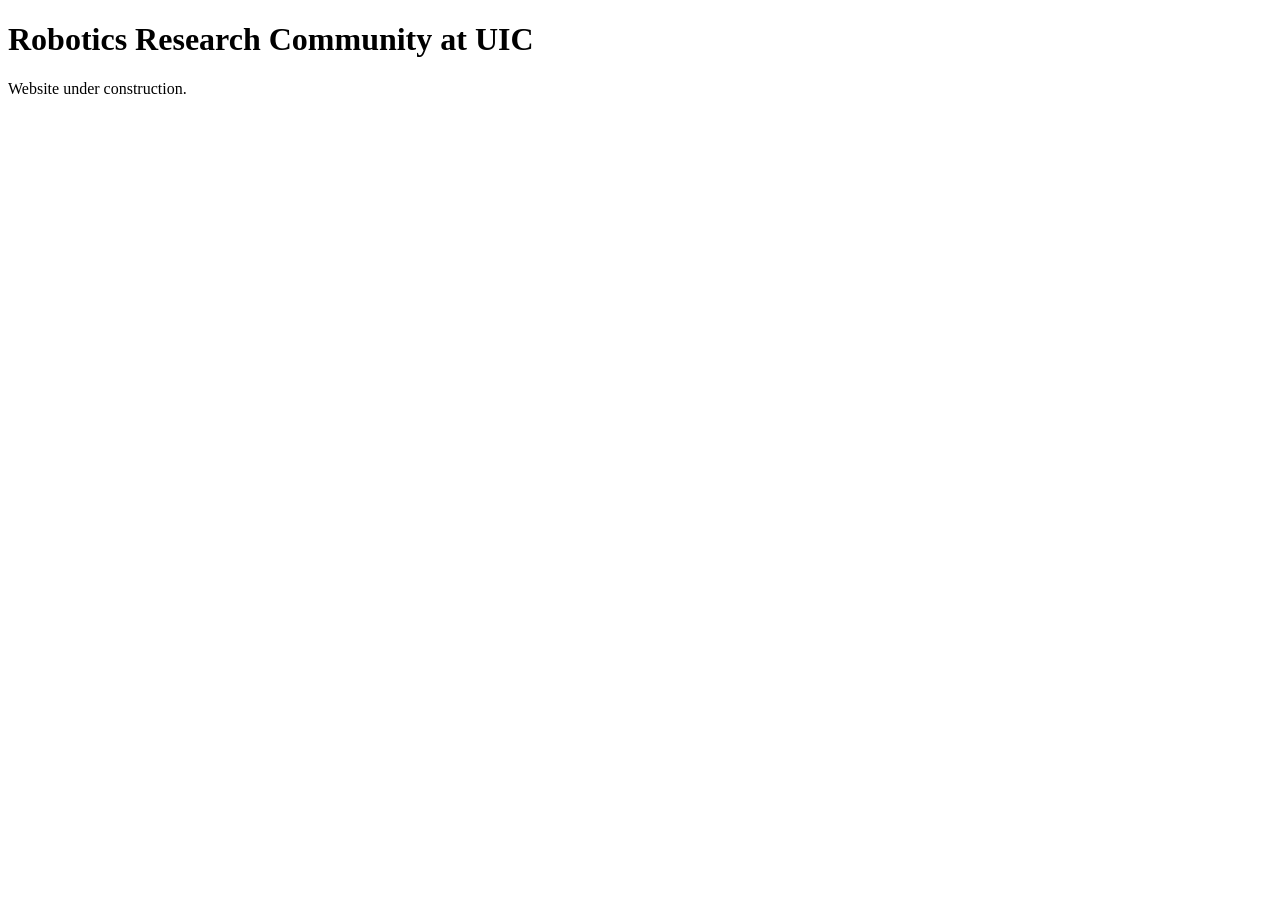
==== index.html @ 3f9117d6 "Add initial index.html for website structure" ====
<!DOCTYPE html>
<html lang="en">
<head>
    <meta charset="UTF-8">
    <meta name="viewport" content="width=device-width, initial-scale=1.0">
    <title>Robotics Research Community at UIC</title>
</head>
<body>
    <h1>Robotics Research Community at UIC</h1>
    <p>Website under construction.</p>
</body>
</html>
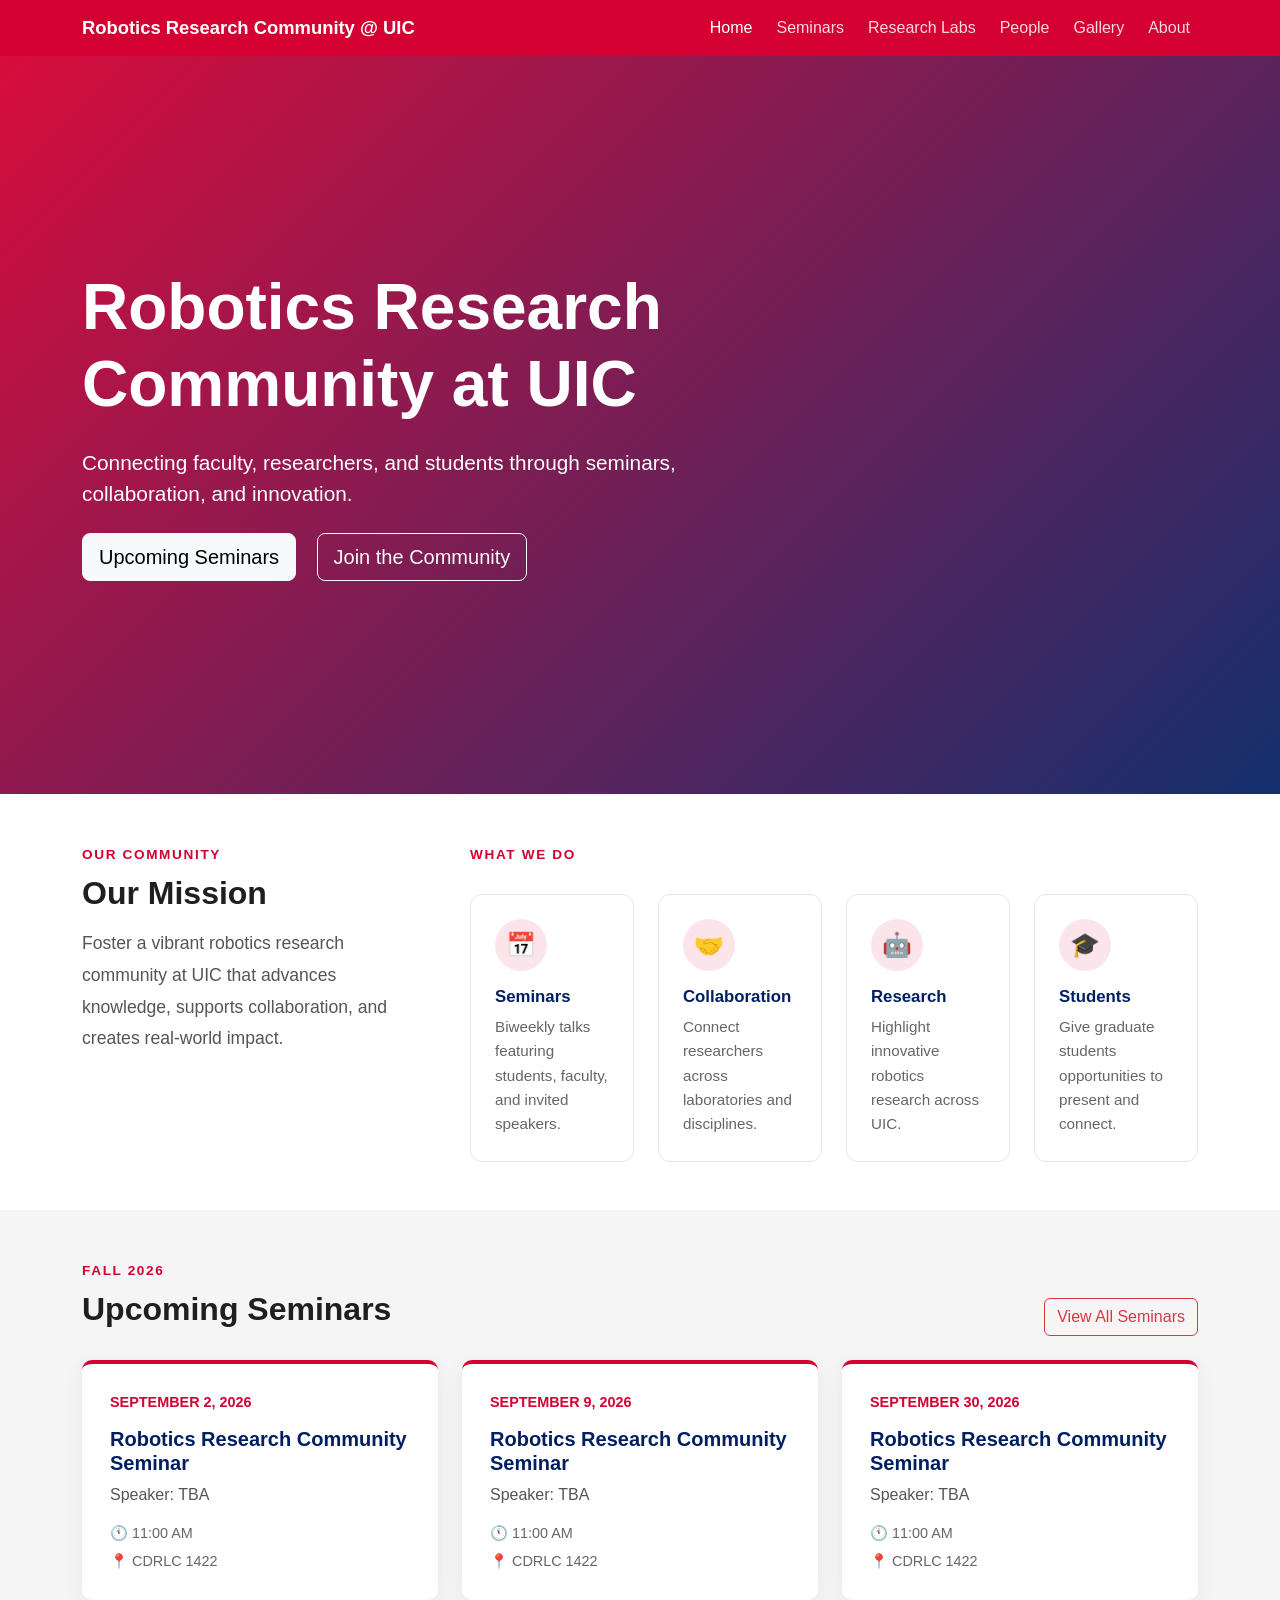
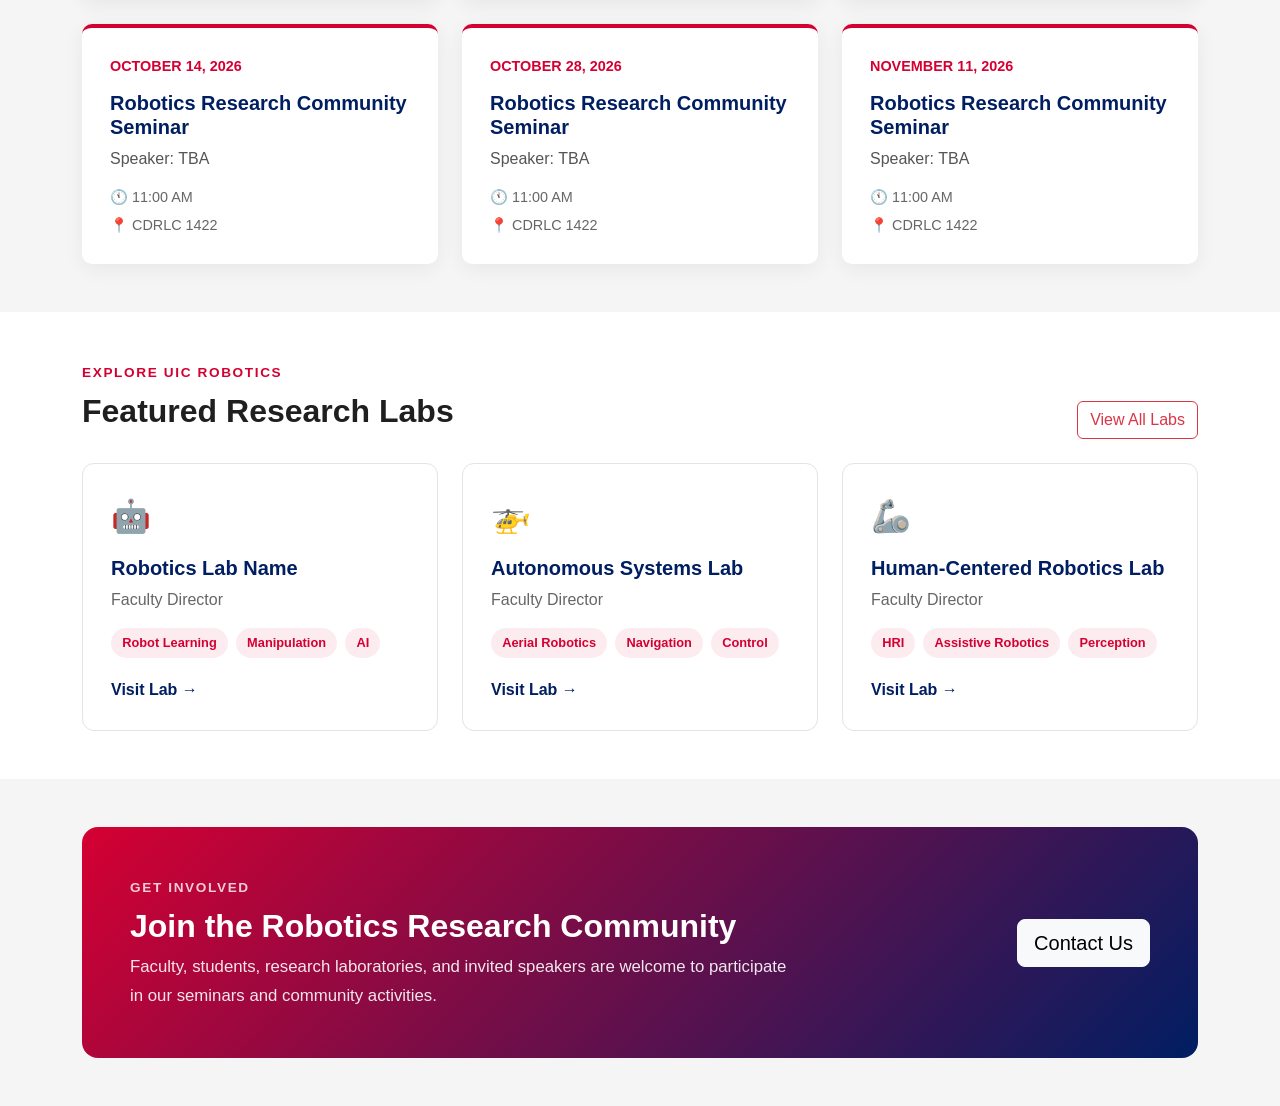
==== commit f3ee3bc5: "Initial homepage structure" ====
--- a/index.html
+++ b/index.html
@@ -3,10 +3,290 @@
 <head>
     <meta charset="UTF-8">
     <meta name="viewport" content="width=device-width, initial-scale=1.0">
+
     <title>Robotics Research Community at UIC</title>
+
+    <!-- Bootstrap CSS -->
+    <link href="https://cdn.jsdelivr.net/npm/bootstrap@5.3.7/dist/css/bootstrap.min.css" rel="stylesheet">
+
+    <!-- Our CSS -->
+    <link rel="stylesheet" href="css/style.css">
 </head>
+
+
 <body>
-    <h1>Robotics Research Community at UIC</h1>
-    <p>Website under construction.</p>
+
+
+    <!-- Navigation -->
+    <nav class="navbar navbar-expand-lg navbar-dark uic-navbar">
+        <div class="container">
+            <a class="navbar-brand fw-bold" href="#">
+                Robotics Research Community @ UIC
+            </a>
+
+            <button class="navbar-toggler" type="button"
+                    data-bs-toggle="collapse"
+                    data-bs-target="#navbarNav">
+                <span class="navbar-toggler-icon"></span>
+            </button>
+
+            <div class="collapse navbar-collapse" id="navbarNav">
+
+                <ul class="navbar-nav ms-auto">
+
+                    <li class="nav-item">
+                        <a class="nav-link active" href="#">Home</a>
+                    </li>
+
+                    <li class="nav-item">
+                        <a class="nav-link" href="#">Seminars</a>
+                    </li>
+
+                    <li class="nav-item">
+                        <a class="nav-link" href="#">Research Labs</a>
+                    </li>
+
+                    <li class="nav-item">
+                        <a class="nav-link" href="#">People</a>
+                    </li>
+
+                    <li class="nav-item">
+                        <a class="nav-link" href="#">Gallery</a>
+                    </li>
+
+                    <li class="nav-item">
+                        <a class="nav-link" href="#">About</a>
+                    </li>
+
+                </ul>
+
+            </div>
+        </div>
+    </nav>
+
+    <section class="hero d-flex align-items-center">
+        <div class="container text-white">
+
+            <h1 class="display-3 fw-bold">
+                Robotics Research Community at UIC
+            </h1>
+
+            <p class="lead mt-4">
+                Connecting faculty, researchers, and students through
+                seminars, collaboration, and innovation.
+            </p>
+
+            <div class="mt-4">
+                <a href="#seminars" class="btn btn-light btn-lg me-3">
+                    Upcoming Seminars
+                </a>
+
+                <a href="#join" class="btn btn-outline-light btn-lg">
+                    Join the Community
+                </a>
+            </div>
+
+        </div>
+    </section>
+
+    <section class="mission-section py-5">
+        <div class="container">
+            <div class="row g-5 align-items-start">
+
+                <div class="col-lg-4">
+                    <span class="section-label">Our Community</span>
+                    <h2 class="fw-bold mt-2">Our Mission</h2>
+
+                    <p class="mission-text mt-3">
+                        Foster a vibrant robotics research community at UIC
+                        that advances knowledge, supports collaboration, and
+                        creates real-world impact.
+                    </p>
+                </div>
+
+                <div class="col-lg-8">
+                    <span class="section-label">What We Do</span>
+
+                    <div class="row g-4 mt-1">
+
+                        <div class="col-md-6 col-xl-3">
+                            <div class="feature-card">
+                                <div class="feature-icon">📅</div>
+                                <h3>Seminars</h3>
+                                <p>
+                                    Biweekly talks featuring students,
+                                    faculty, and invited speakers.
+                                </p>
+                            </div>
+                        </div>
+
+                        <div class="col-md-6 col-xl-3">
+                            <div class="feature-card">
+                                <div class="feature-icon">🤝</div>
+                                <h3>Collaboration</h3>
+                                <p>
+                                    Connect researchers across laboratories
+                                    and disciplines.
+                                </p>
+                            </div>
+                        </div>
+
+                        <div class="col-md-6 col-xl-3">
+                            <div class="feature-card">
+                                <div class="feature-icon">🤖</div>
+                                <h3>Research</h3>
+                                <p>
+                                    Highlight innovative robotics research
+                                    across UIC.
+                                </p>
+                            </div>
+                        </div>
+
+                        <div class="col-md-6 col-xl-3">
+                            <div class="feature-card">
+                                <div class="feature-icon">🎓</div>
+                                <h3>Students</h3>
+                                <p>
+                                    Give graduate students opportunities to
+                                    present and connect.
+                                </p>
+                            </div>
+                        </div>
+
+                    </div>
+                </div>
+
+            </div>
+        </div>
+    </section>
+
+    <section id="seminars" class="seminars-section py-5">
+        <div class="container">
+
+            <div class="d-flex justify-content-between align-items-end mb-4">
+                <div>
+                    <span class="section-label">Fall 2026</span>
+                    <h2 class="fw-bold mt-2">Upcoming Seminars</h2>
+                </div>
+
+                <a href="#" class="btn btn-outline-danger">
+                    View All Seminars
+                </a>
+            </div>
+
+            <div class="row g-4" id="seminar-list">
+                <!-- Seminar cards will be inserted here -->
+            </div>
+
+        </div>
+    </section>
+
+    <section id="labs" class="labs-section py-5">
+        <div class="container">
+
+            <div class="d-flex justify-content-between align-items-end mb-4">
+                <div>
+                    <span class="section-label">Explore UIC Robotics</span>
+                    <h2 class="fw-bold mt-2">Featured Research Labs</h2>
+                </div>
+
+                <a href="#" class="btn btn-outline-danger">
+                    View All Labs
+                </a>
+            </div>
+
+            <div class="row g-4">
+
+                <div class="col-md-6 col-lg-4">
+                    <article class="lab-card">
+                        <div class="lab-icon">🤖</div>
+                        <h3>Robotics Lab Name</h3>
+                        <p class="lab-lead">Faculty Director</p>
+
+                        <div class="lab-tags">
+                            <span>Robot Learning</span>
+                            <span>Manipulation</span>
+                            <span>AI</span>
+                        </div>
+
+                        <a href="#" class="lab-link">Visit Lab →</a>
+                    </article>
+                </div>
+
+                <div class="col-md-6 col-lg-4">
+                    <article class="lab-card">
+                        <div class="lab-icon">🚁</div>
+                        <h3>Autonomous Systems Lab</h3>
+                        <p class="lab-lead">Faculty Director</p>
+
+                        <div class="lab-tags">
+                            <span>Aerial Robotics</span>
+                            <span>Navigation</span>
+                            <span>Control</span>
+                        </div>
+
+                        <a href="#" class="lab-link">Visit Lab →</a>
+                    </article>
+                </div>
+
+                <div class="col-md-6 col-lg-4">
+                    <article class="lab-card">
+                        <div class="lab-icon">🦾</div>
+                        <h3>Human-Centered Robotics Lab</h3>
+                        <p class="lab-lead">Faculty Director</p>
+
+                        <div class="lab-tags">
+                            <span>HRI</span>
+                            <span>Assistive Robotics</span>
+                            <span>Perception</span>
+                        </div>
+
+                        <a href="#" class="lab-link">Visit Lab →</a>
+                    </article>
+                </div>
+
+            </div>
+        </div>
+    </section>
+
+    <section id="join" class="join-section py-5">
+        <div class="container">
+            <div class="join-box">
+                <div class="row align-items-center g-4">
+
+                    <div class="col-lg-8">
+                        <span class="section-label">Get Involved</span>
+
+                        <h2 class="fw-bold mt-2">
+                            Join the Robotics Research Community
+                        </h2>
+
+                        <p class="mb-0">
+                            Faculty, students, research laboratories, and invited
+                            speakers are welcome to participate in our seminars
+                            and community activities.
+                        </p>
+                    </div>
+
+                    <div class="col-lg-4 text-lg-end">
+                        <a href="mailto:okurku2@uic.edu"
+                        class="btn btn-light btn-lg">
+                            Contact Us
+                        </a>
+                    </div>
+
+                </div>
+            </div>
+        </div>
+    </section>
+
+
+
+<!-- Bootstrap JavaScript -->
+<script src="https://cdn.jsdelivr.net/npm/bootstrap@5.3.7/dist/js/bootstrap.bundle.min.js"></script>
+
+<!-- Our JavaScript -->
+<script src="js/main.js"></script>
+
 </body>
-</html>
+</html>
--- a/css/style.css
+++ b/css/style.css
@@ -0,0 +1,241 @@
+:root {
+    --uic-red: #d50032;
+    --uic-navy: #001e62;
+    --uic-light-gray: #f5f5f5;
+    --uic-dark: #1f1f1f;
+}
+
+body {
+    font-family: Arial, Helvetica, sans-serif;
+    color: var(--uic-dark);
+}
+
+.uic-navbar {
+    background-color: var(--uic-red);
+}
+
+.navbar-brand {
+    font-size: 1.15rem;
+}
+
+.navbar .nav-link {
+    color: rgba(255, 255, 255, 0.85);
+    margin-left: 0.5rem;
+}
+
+.navbar .nav-link:hover,
+.navbar .nav-link.active {
+    color: white;
+}
+
+.hero {
+    min-height: 82vh;
+
+    background:
+        linear-gradient(
+            135deg,
+            rgba(213, 0, 50, 0.95),
+            rgba(0, 30, 98, 0.92)
+        );
+
+    display: flex;
+    align-items: center;
+}
+
+.hero h1{
+    max-width:700px;
+}
+
+.hero p{
+    max-width:650px;
+    font-size:1.3rem;
+}
+
+.mission-section {
+    background-color: #ffffff;
+}
+
+.section-label {
+    color: var(--uic-red);
+    font-size: 0.85rem;
+    font-weight: 700;
+    letter-spacing: 0.12em;
+    text-transform: uppercase;
+}
+
+.mission-text {
+    color: #555;
+    font-size: 1.1rem;
+    line-height: 1.8;
+}
+
+.feature-card {
+    height: 100%;
+    padding: 1.5rem;
+    border: 1px solid #e5e5e5;
+    border-radius: 12px;
+    background: white;
+    transition: transform 0.2s ease, box-shadow 0.2s ease;
+}
+
+.feature-card:hover {
+    transform: translateY(-5px);
+    box-shadow: 0 12px 30px rgba(0, 30, 98, 0.12);
+}
+
+.feature-icon {
+    width: 52px;
+    height: 52px;
+    display: flex;
+    align-items: center;
+    justify-content: center;
+    margin-bottom: 1rem;
+    border-radius: 50%;
+    background-color: rgba(213, 0, 50, 0.1);
+    font-size: 1.5rem;
+}
+
+.feature-card h3 {
+    color: var(--uic-navy);
+    font-size: 1.05rem;
+    font-weight: 700;
+}
+
+.feature-card p {
+    margin-bottom: 0;
+    color: #666;
+    font-size: 0.95rem;
+    line-height: 1.6;
+}
+
+.seminars-section {
+    background-color: var(--uic-light-gray);
+}
+
+.seminar-card {
+    height: 100%;
+    padding: 1.75rem;
+    background-color: white;
+    border-top: 4px solid var(--uic-red);
+    border-radius: 10px;
+    box-shadow: 0 5px 20px rgba(0, 0, 0, 0.06);
+    transition: transform 0.2s ease, box-shadow 0.2s ease;
+}
+
+.seminar-card:hover {
+    transform: translateY(-5px);
+    box-shadow: 0 12px 28px rgba(0, 30, 98, 0.12);
+}
+
+.seminar-date {
+    color: var(--uic-red);
+    font-size: 0.9rem;
+    font-weight: 700;
+    text-transform: uppercase;
+}
+
+.seminar-card h3 {
+    margin-top: 0.8rem;
+    color: var(--uic-navy);
+    font-size: 1.25rem;
+    font-weight: 700;
+}
+
+.seminar-speaker {
+    color: #555;
+}
+
+.seminar-details {
+    display: flex;
+    flex-direction: column;
+    gap: 0.4rem;
+    color: #666;
+    font-size: 0.9rem;
+}
+
+.labs-section {
+    background-color: #ffffff;
+}
+
+.lab-card {
+    height: 100%;
+    padding: 1.75rem;
+    border: 1px solid #e4e4e4;
+    border-radius: 12px;
+    background-color: #ffffff;
+    transition: transform 0.2s ease, box-shadow 0.2s ease;
+}
+
+.lab-card:hover {
+    transform: translateY(-5px);
+    box-shadow: 0 12px 28px rgba(0, 30, 98, 0.12);
+}
+
+.lab-icon {
+    font-size: 2rem;
+    margin-bottom: 1rem;
+}
+
+.lab-card h3 {
+    color: var(--uic-navy);
+    font-size: 1.25rem;
+    font-weight: 700;
+}
+
+.lab-lead {
+    color: #666;
+    margin-bottom: 1rem;
+}
+
+.lab-tags {
+    display: flex;
+    flex-wrap: wrap;
+    gap: 0.5rem;
+    margin-bottom: 1.25rem;
+}
+
+.lab-tags span {
+    padding: 0.35rem 0.7rem;
+    border-radius: 999px;
+    background-color: rgba(213, 0, 50, 0.08);
+    color: var(--uic-red);
+    font-size: 0.8rem;
+    font-weight: 600;
+}
+
+.lab-link {
+    color: var(--uic-navy);
+    font-weight: 700;
+    text-decoration: none;
+}
+
+.lab-link:hover {
+    color: var(--uic-red);
+}
+
+.join-section {
+    background-color: var(--uic-light-gray);
+}
+
+.join-box {
+    padding: 3rem;
+    border-radius: 16px;
+    background: linear-gradient(
+        135deg,
+        var(--uic-red),
+        var(--uic-navy)
+    );
+    color: white;
+}
+
+.join-box .section-label {
+    color: white;
+    opacity: 0.8;
+}
+
+.join-box p {
+    max-width: 750px;
+    color: rgba(255, 255, 255, 0.9);
+    font-size: 1.05rem;
+    line-height: 1.7;
+}
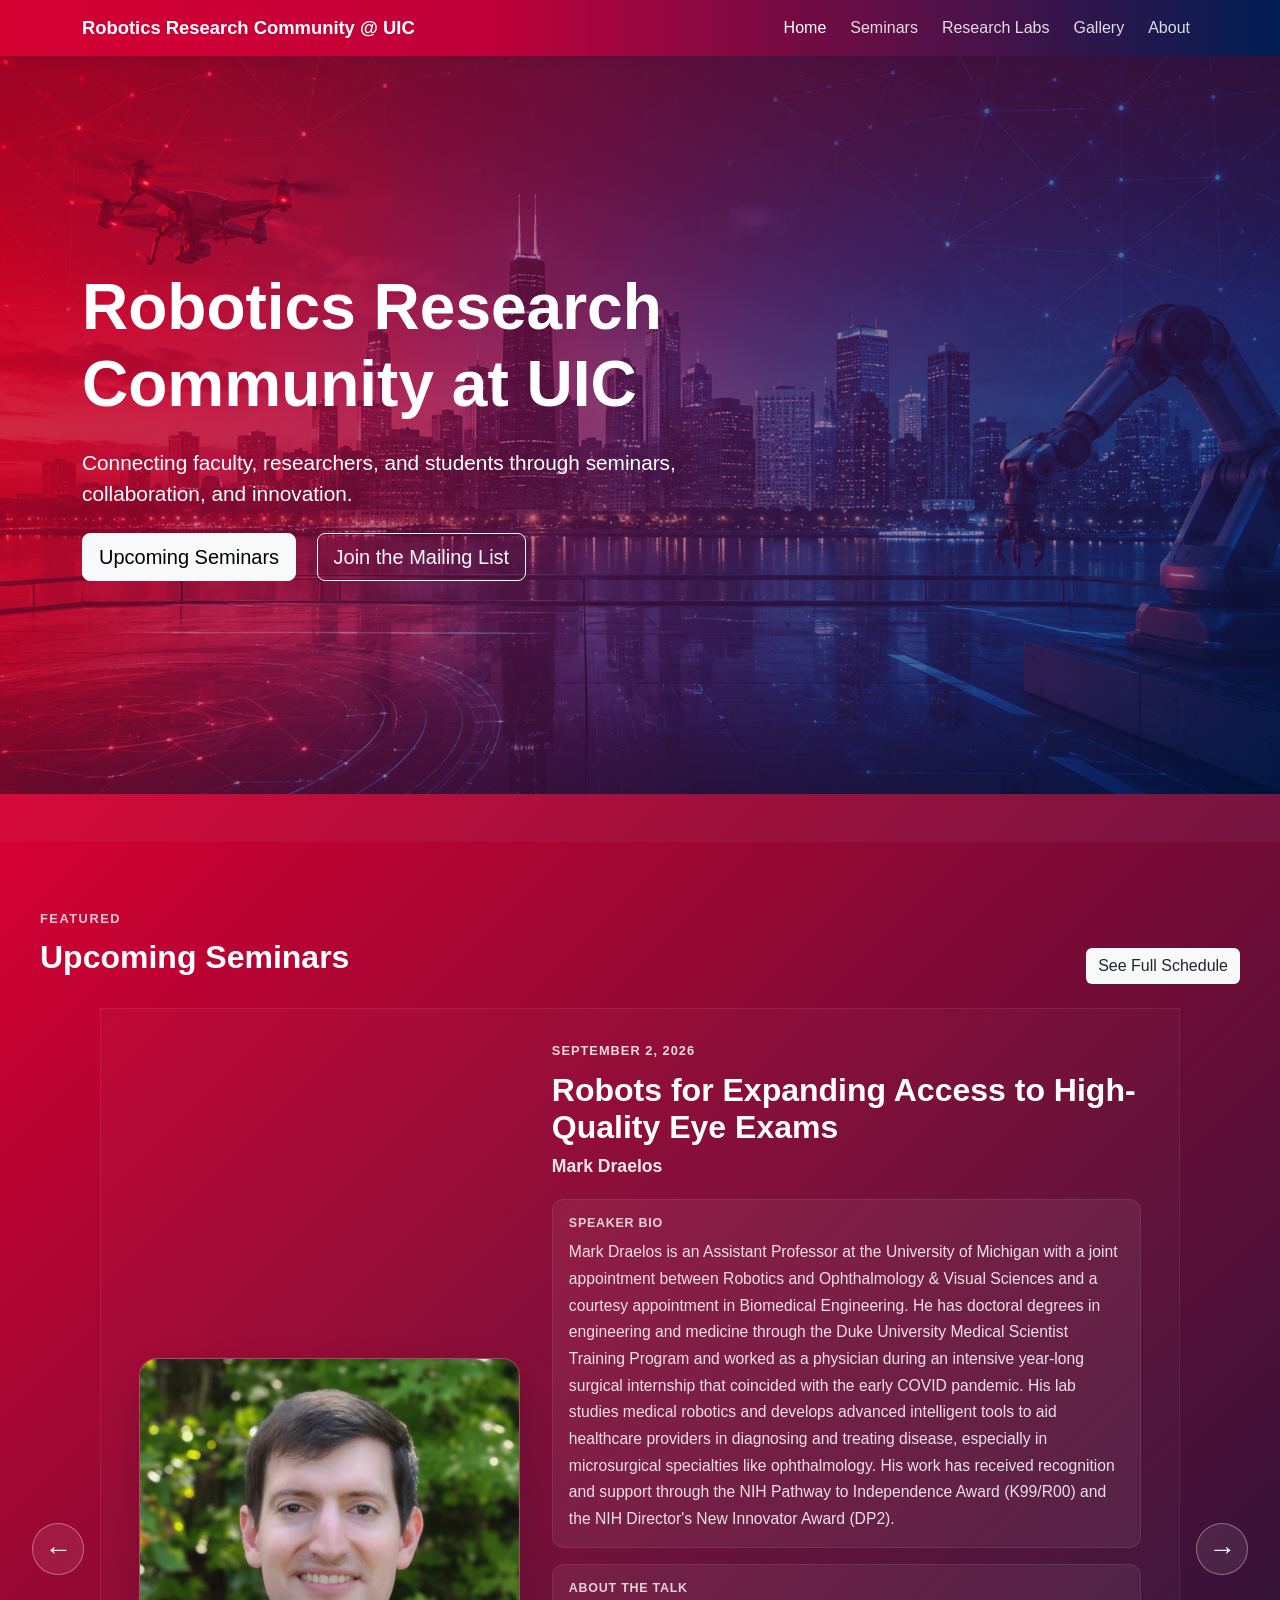
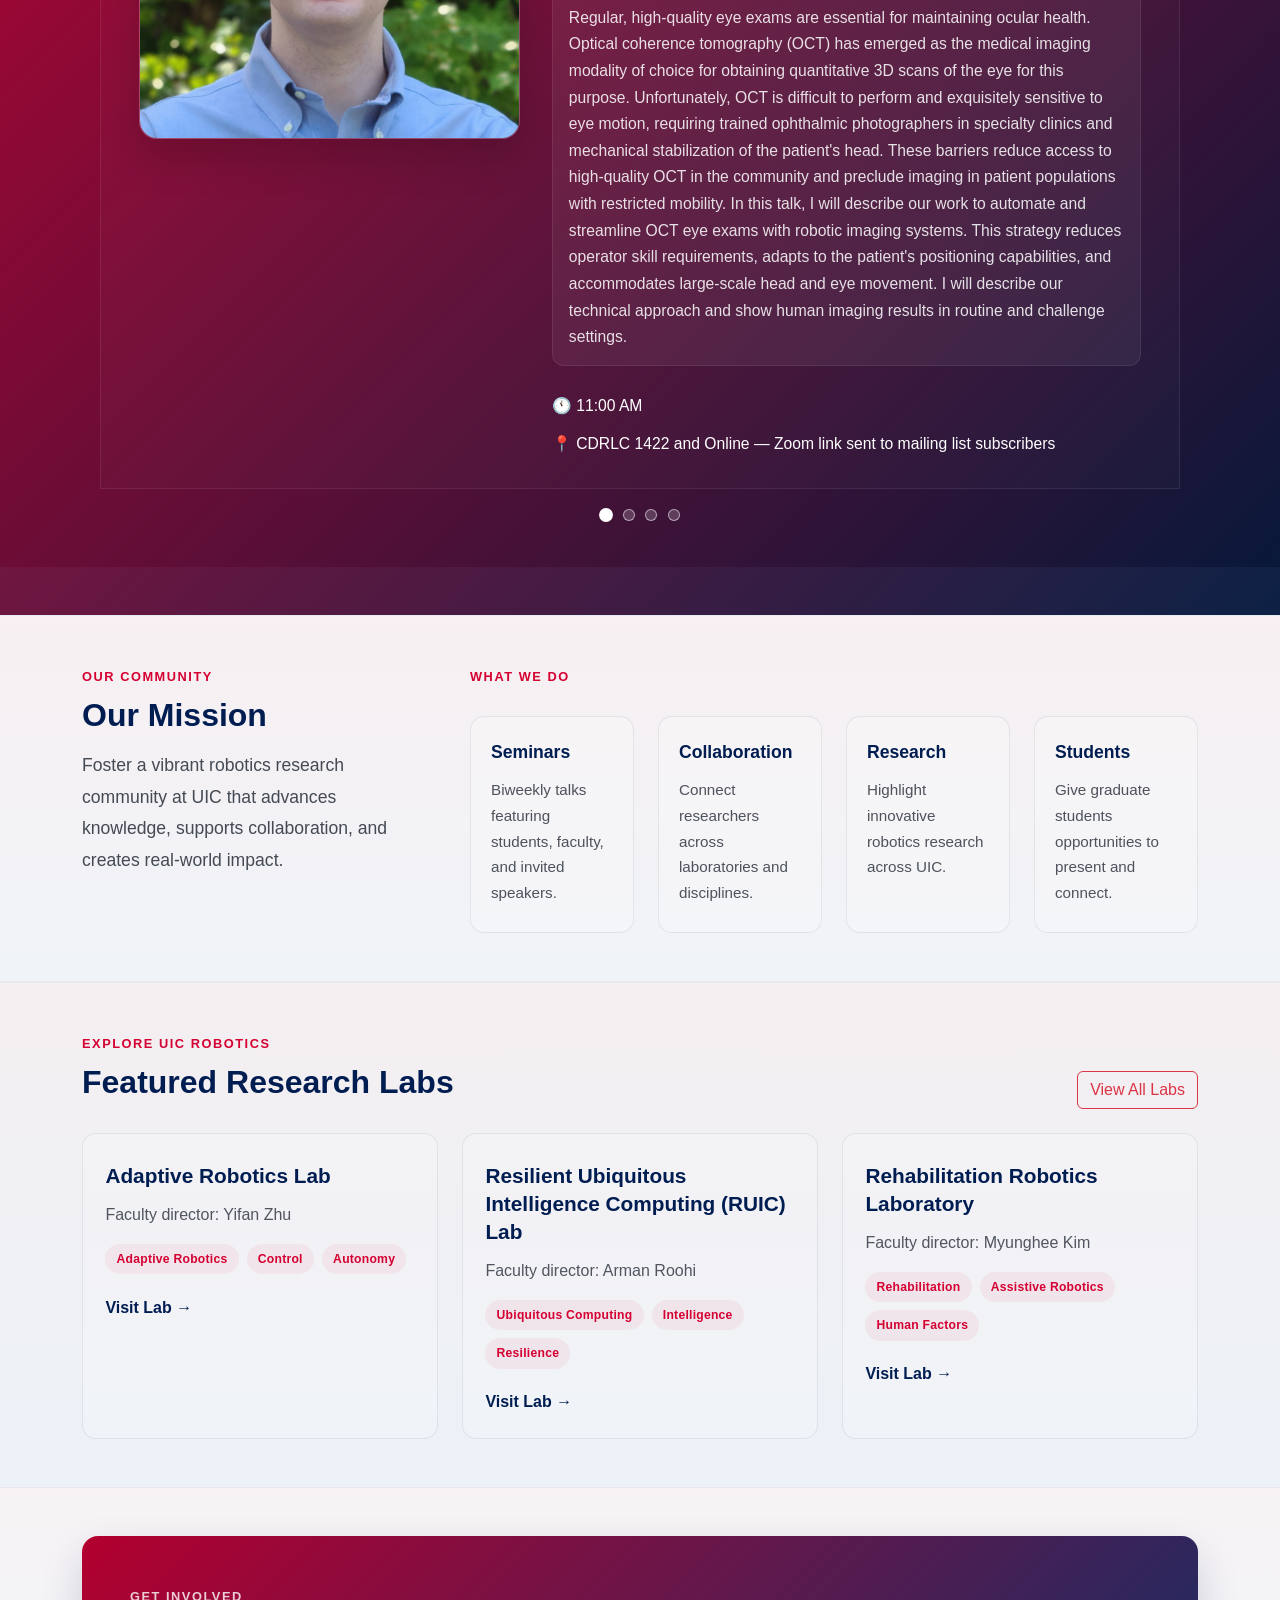
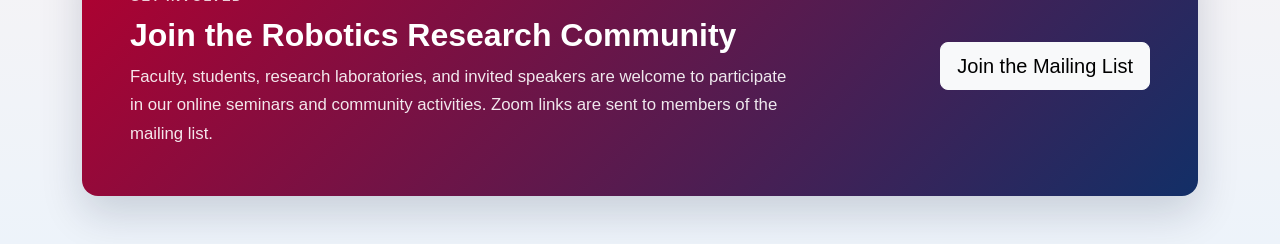
==== commit 4d0e6347: "Update site layout and previous seminars gallery" ====
--- a/index.html
+++ b/index.html
@@ -35,27 +35,23 @@
                 <ul class="navbar-nav ms-auto">
 
                     <li class="nav-item">
-                        <a class="nav-link active" href="#">Home</a>
-                    </li>
-
-                    <li class="nav-item">
-                        <a class="nav-link" href="#">Seminars</a>
-                    </li>
-
-                    <li class="nav-item">
-                        <a class="nav-link" href="#">Research Labs</a>
-                    </li>
-
-                    <li class="nav-item">
-                        <a class="nav-link" href="#">People</a>
-                    </li>
-
-                    <li class="nav-item">
-                        <a class="nav-link" href="#">Gallery</a>
-                    </li>
-
-                    <li class="nav-item">
-                        <a class="nav-link" href="#">About</a>
+                        <a class="nav-link active" href="#home">Home</a>
+                    </li>
+
+                    <li class="nav-item">
+                        <a class="nav-link" href="#seminars">Seminars</a>
+                    </li>
+
+                    <li class="nav-item">
+                        <a class="nav-link" href="#labs">Research Labs</a>
+                    </li>
+
+                    <li class="nav-item">
+                        <a class="nav-link" href="previous-seminars.html">Gallery</a>
+                    </li>
+
+                    <li class="nav-item">
+                        <a class="nav-link" href="#mission">About</a>
                     </li>
 
                 </ul>
@@ -64,7 +60,7 @@
         </div>
     </nav>
 
-    <section class="hero d-flex align-items-center">
+    <section id="home" class="hero d-flex align-items-center">
         <div class="container text-white">
 
             <h1 class="display-3 fw-bold">
@@ -81,15 +77,48 @@
                     Upcoming Seminars
                 </a>
 
-                <a href="#join" class="btn btn-outline-light btn-lg">
-                    Join the Community
+                <a href="https://groups.google.com/g/uic-robotics" target="_blank" rel="noopener noreferrer" class="btn btn-outline-light btn-lg">
+                    Join the Mailing List
                 </a>
             </div>
 
         </div>
     </section>
 
-    <section class="mission-section py-5">
+    <section id="seminars" class="seminars-section py-5">
+        <div class="seminar-hero">
+            <div class="container">
+                <div class="d-flex justify-content-between align-items-end mb-4">
+                    <div>
+                        <span class="section-label section-label-light">Featured</span>
+                        <h2 class="fw-bold mt-2 text-white">Upcoming Seminars</h2>
+                    </div>
+
+                    <a href="#seminars" class="btn btn-light btn-outline-light text-dark border-0">
+                        See Full Schedule
+                    </a>
+                </div>
+
+                <div class="talk-slider-wrapper">
+                    <button class="talk-slider-btn talk-slider-prev" type="button" aria-label="Previous talk">
+                        ←
+                    </button>
+
+                    <div class="talk-slider">
+                        <div class="talk-track" id="coming-talk-list"></div>
+                    </div>
+
+                    <button class="talk-slider-btn talk-slider-next" type="button" aria-label="Next talk">
+                        →
+                    </button>
+                </div>
+
+                <div class="talk-slider-dots" id="talk-slider-dots" aria-label="Speaker navigation"></div>
+            </div>
+        </div>
+    </section>
+
+    <section id="mission" class="mission-section py-5">
         <div class="container">
             <div class="row g-5 align-items-start">
 
@@ -111,7 +140,6 @@
 
                         <div class="col-md-6 col-xl-3">
                             <div class="feature-card">
-                                <div class="feature-icon">📅</div>
                                 <h3>Seminars</h3>
                                 <p>
                                     Biweekly talks featuring students,
@@ -122,7 +150,6 @@
 
                         <div class="col-md-6 col-xl-3">
                             <div class="feature-card">
-                                <div class="feature-icon">🤝</div>
                                 <h3>Collaboration</h3>
                                 <p>
                                     Connect researchers across laboratories
@@ -133,7 +160,6 @@
 
                         <div class="col-md-6 col-xl-3">
                             <div class="feature-card">
-                                <div class="feature-icon">🤖</div>
                                 <h3>Research</h3>
                                 <p>
                                     Highlight innovative robotics research
@@ -144,7 +170,6 @@
 
                         <div class="col-md-6 col-xl-3">
                             <div class="feature-card">
-                                <div class="feature-icon">🎓</div>
                                 <h3>Students</h3>
                                 <p>
                                     Give graduate students opportunities to
@@ -157,27 +182,6 @@
                 </div>
 
             </div>
-        </div>
-    </section>
-
-    <section id="seminars" class="seminars-section py-5">
-        <div class="container">
-
-            <div class="d-flex justify-content-between align-items-end mb-4">
-                <div>
-                    <span class="section-label">Fall 2026</span>
-                    <h2 class="fw-bold mt-2">Upcoming Seminars</h2>
-                </div>
-
-                <a href="#" class="btn btn-outline-danger">
-                    View All Seminars
-                </a>
-            </div>
-
-            <div class="row g-4" id="seminar-list">
-                <!-- Seminar cards will be inserted here -->
-            </div>
-
         </div>
     </section>
 
@@ -199,49 +203,46 @@
 
                 <div class="col-md-6 col-lg-4">
                     <article class="lab-card">
-                        <div class="lab-icon">🤖</div>
-                        <h3>Robotics Lab Name</h3>
-                        <p class="lab-lead">Faculty Director</p>
+                        <h3>Adaptive Robotics Lab</h3>
+                        <p class="lab-lead">Faculty director: Yifan Zhu</p>
 
                         <div class="lab-tags">
-                            <span>Robot Learning</span>
-                            <span>Manipulation</span>
-                            <span>AI</span>
-                        </div>
-
-                        <a href="#" class="lab-link">Visit Lab →</a>
+                            <span>Adaptive Robotics</span>
+                            <span>Control</span>
+                            <span>Autonomy</span>
+                        </div>
+
+                        <a href="https://adaptive-robotics-lab.github.io/" target="_blank" rel="noopener noreferrer" class="lab-link">Visit Lab →</a>
                     </article>
                 </div>
 
                 <div class="col-md-6 col-lg-4">
                     <article class="lab-card">
-                        <div class="lab-icon">🚁</div>
-                        <h3>Autonomous Systems Lab</h3>
-                        <p class="lab-lead">Faculty Director</p>
+                        <h3>Resilient Ubiquitous Intelligence Computing (RUIC) Lab</h3>
+                        <p class="lab-lead">Faculty director: Arman Roohi</p>
 
                         <div class="lab-tags">
-                            <span>Aerial Robotics</span>
-                            <span>Navigation</span>
-                            <span>Control</span>
-                        </div>
-
-                        <a href="#" class="lab-link">Visit Lab →</a>
+                            <span>Ubiquitous Computing</span>
+                            <span>Intelligence</span>
+                            <span>Resilience</span>
+                        </div>
+
+                        <a href="https://ruic.lab.uic.edu/" target="_blank" rel="noopener noreferrer" class="lab-link">Visit Lab →</a>
                     </article>
                 </div>
 
                 <div class="col-md-6 col-lg-4">
                     <article class="lab-card">
-                        <div class="lab-icon">🦾</div>
-                        <h3>Human-Centered Robotics Lab</h3>
-                        <p class="lab-lead">Faculty Director</p>
+                        <h3>Rehabilitation Robotics Laboratory</h3>
+                        <p class="lab-lead">Faculty director: Myunghee Kim</p>
 
                         <div class="lab-tags">
-                            <span>HRI</span>
+                            <span>Rehabilitation</span>
                             <span>Assistive Robotics</span>
-                            <span>Perception</span>
-                        </div>
-
-                        <a href="#" class="lab-link">Visit Lab →</a>
+                            <span>Human Factors</span>
+                        </div>
+
+                        <a href="https://rehab-robotics.lab.uic.edu/" target="_blank" rel="noopener noreferrer" class="lab-link">Visit Lab →</a>
                     </article>
                 </div>
 
@@ -263,15 +264,17 @@
 
                         <p class="mb-0">
                             Faculty, students, research laboratories, and invited
-                            speakers are welcome to participate in our seminars
-                            and community activities.
+                            speakers are welcome to participate in our online seminars
+                            and community activities. Zoom links are sent to members of
+                            the mailing list.
                         </p>
                     </div>
 
                     <div class="col-lg-4 text-lg-end">
-                        <a href="mailto:okurku2@uic.edu"
+                        <a href="https://groups.google.com/g/uic-robotics"
+                        target="_blank" rel="noopener noreferrer"
                         class="btn btn-light btn-lg">
-                            Contact Us
+                            Join the Mailing List
                         </a>
                     </div>
 
--- a/css/style.css
+++ b/css/style.css
@@ -1,17 +1,30 @@
 :root {
     --uic-red: #d50032;
-    --uic-navy: #001e62;
+    --uic-red-deep: #a80028;
+    --uic-red-soft: #f9dfe6;
+    --uic-navy: #001d52;
+    --uic-navy-soft: #16376d;
+    --uic-navy-deep: #081d42;
     --uic-light-gray: #f5f5f5;
-    --uic-dark: #1f1f1f;
+    --uic-cream: #f8f5f2;
+    --uic-cloud: #edf2f8;
+    --uic-slate: #56687f;
+    --uic-dark: #1d2430;
+}
+
+html {
+    scroll-behavior: smooth;
 }
 
 body {
     font-family: Arial, Helvetica, sans-serif;
     color: var(--uic-dark);
+    background: linear-gradient(180deg, #fffdfb 0%, #eff4fa 100%);
 }
 
 .uic-navbar {
-    background-color: var(--uic-red);
+    background: linear-gradient(90deg, var(--uic-red) 0%, #c0003a 38%, var(--uic-navy) 100%);
+    box-shadow: 0 2px 14px rgba(8, 29, 66, 0.14);
 }
 
 .navbar-brand {
@@ -30,14 +43,16 @@
 
 .hero {
     min-height: 82vh;
-
-    background:
+    background-image:
         linear-gradient(
             135deg,
-            rgba(213, 0, 50, 0.95),
-            rgba(0, 30, 98, 0.92)
-        );
-
+            rgba(213, 0, 50, 0.58),
+            rgba(0, 30, 98, 0.52)
+        ),
+        url("../images/hero.png");
+    background-size: cover;
+    background-position: center;
+    background-repeat: no-repeat;
     display: flex;
     align-items: center;
 }
@@ -52,161 +67,396 @@
 }
 
 .mission-section {
-    background-color: #ffffff;
+    background: linear-gradient(180deg, rgba(247, 239, 241, 0.96) 0%, rgba(239, 243, 248, 0.96) 100%);
+    color: var(--uic-navy);
+    border-top: 1px solid rgba(9, 24, 57, 0.04);
+    border-bottom: 1px solid rgba(9, 24, 57, 0.04);
 }
 
 .section-label {
     color: var(--uic-red);
-    font-size: 0.85rem;
+    font-size: 0.8rem;
     font-weight: 700;
     letter-spacing: 0.12em;
     text-transform: uppercase;
 }
 
+.mission-section .section-label,
+.labs-section .section-label {
+    color: var(--uic-red);
+}
+
+.mission-section h2,
+.labs-section h2 {
+    color: var(--uic-navy);
+}
+
 .mission-text {
-    color: #555;
+    color: rgba(29, 36, 48, 0.82);
     font-size: 1.1rem;
     line-height: 1.8;
 }
 
 .feature-card {
     height: 100%;
-    padding: 1.5rem;
-    border: 1px solid #e5e5e5;
+    padding: 1.6rem 1.25rem;
+    border: 1px solid rgba(8, 29, 66, 0.08);
+    border-radius: 14px;
+    background: rgba(255, 255, 255, 0.22);
+    transition: transform 0.2s ease, box-shadow 0.2s ease, border-color 0.2s ease;
+}
+
+.feature-card:hover {
+    transform: translateY(-4px);
+    box-shadow: 0 16px 32px rgba(9, 24, 57, 0.08);
+    border-color: rgba(213, 0, 50, 0.18);
+}
+
+.feature-card h3 {
+    margin-bottom: 0.85rem;
+    color: var(--uic-navy);
+    font-size: 1.1rem;
+    font-weight: 700;
+}
+
+.feature-card p {
+    margin-bottom: 0;
+    color: rgba(29, 36, 48, 0.78);
+    font-size: 0.95rem;
+    line-height: 1.7;
+}
+
+.seminars-section {
+    background: linear-gradient(135deg, rgba(213, 0, 50, 0.96), rgba(8, 29, 66, 0.98));
+    padding: 0;
+}
+
+.seminar-hero {
+    width: 100vw;
+    margin-left: calc(50% - 50vw);
+    padding: 4rem 0 2.5rem;
+    background: linear-gradient(135deg, rgba(213, 0, 50, 0.96), rgba(9, 24, 57, 0.98));
+    color: white;
+}
+
+.seminar-hero .container {
+    width: 100%;
+    max-width: none;
+    padding-left: 2rem;
+    padding-right: 2rem;
+}
+
+.seminar-hero .d-flex.justify-content-between {
+    padding-left: 0.5rem;
+    padding-right: 0.5rem;
+}
+
+.section-label-light {
+    color: rgba(255, 255, 255, 0.8);
+}
+
+.talk-slider-wrapper {
+    position: relative;
+    display: flex;
+    align-items: center;
+    gap: 1rem;
+    width: 100%;
+    margin: 0;
+    padding: 0;
+}
+
+.talk-slider {
+    flex: 1;
+    width: 100%;
+    overflow: hidden;
+    border-radius: 0;
+    background: transparent;
+}
+
+.talk-track {
+    display: flex;
+    width: 100%;
+    min-height: 520px;
+    transition: transform 0.55s ease;
+}
+
+.talk-slide {
+    flex: 0 0 100%;
+    width: 100%;
+    display: grid;
+    grid-template-columns: minmax(240px, 38%) minmax(0, 1fr);
+    gap: 2rem;
+    align-items: center;
+    min-height: 520px;
+    padding: 2rem clamp(1.25rem, 3vw, 2.5rem);
+    background: rgba(255, 255, 255, 0.02);
+    border: 1px solid rgba(255, 255, 255, 0.08);
+    border-radius: 0;
+    box-shadow: none;
+}
+
+.talk-photo {
+    display: flex;
+    align-items: center;
+    justify-content: center;
+    padding: 0;
+    min-height: 320px;
+}
+
+.speaker-photo {
+    display: block;
+    width: min(100%, 420px);
+    aspect-ratio: 1 / 1;
+    height: auto;
+    object-fit: cover;
+    object-position: center;
+    border-radius: 18px;
+    background-color: rgba(255, 255, 255, 0.08);
+    box-shadow: 0 18px 42px rgba(0, 0, 0, 0.18);
+    border: 1px solid rgba(255, 255, 255, 0.18);
+}
+
+.talk-photo-placeholder {
+    display: flex;
+    align-items: center;
+    justify-content: center;
+    width: min(100%, 420px);
+    aspect-ratio: 1 / 1;
+    border-radius: 18px;
+    border: 2px dashed rgba(255, 255, 255, 0.4);
+    background: rgba(255, 255, 255, 0.04);
+    color: white;
+    font-size: 0.9rem;
+    font-weight: 700;
+    letter-spacing: 0.06em;
+    text-transform: uppercase;
+    text-align: center;
+}
+
+.talk-body {
+    padding: 0;
+    display: flex;
+    flex-direction: column;
+    justify-content: center;
+    min-width: 0;
+    overflow-wrap: break-word;
+    word-break: break-word;
+    color: white;
+}
+
+.talk-date {
+    margin-bottom: 0.7rem;
+    color: rgba(255, 255, 255, 0.85);
+    font-size: 0.8rem;
+    font-weight: 700;
+    letter-spacing: 0.08em;
+    text-transform: uppercase;
+}
+
+.talk-slide h3 {
+    margin-bottom: 0.5rem;
+    color: white;
+    font-size: clamp(1.8rem, 2.5vw, 3rem);
+    font-weight: 700;
+    line-height: 1.15;
+    max-width: 100%;
+}
+
+.talk-speaker {
+    margin-bottom: 1.2rem;
+    color: rgba(255, 255, 255, 0.9);
+    font-weight: 600;
+    font-size: 1.1rem;
+}
+
+.talk-bio-box {
+    margin-bottom: 1rem;
+    padding: 0.9rem 1rem;
+    background: rgba(255, 255, 255, 0.06);
+    border: 1px solid rgba(255, 255, 255, 0.08);
     border-radius: 12px;
-    background: white;
-    transition: transform 0.2s ease, box-shadow 0.2s ease;
-}
-
-.feature-card:hover {
-    transform: translateY(-5px);
-    box-shadow: 0 12px 30px rgba(0, 30, 98, 0.12);
-}
-
-.feature-icon {
+    overflow-wrap: break-word;
+    word-break: break-word;
+}
+
+.talk-bio-box strong {
+    display: block;
+    margin-bottom: 0.4rem;
+    color: rgba(255, 255, 255, 0.8);
+    font-size: 0.78rem;
+    text-transform: uppercase;
+    letter-spacing: 0.06em;
+}
+
+.talk-bio-box p {
+    margin-bottom: 0;
+    color: rgba(255, 255, 255, 0.86);
+    line-height: 1.7;
+    font-size: 0.98rem;
+    word-break: break-word;
+    overflow-wrap: break-word;
+}
+
+.talk-meta {
+    margin-top: 0.75rem;
+    display: flex;
+    flex-wrap: wrap;
+    gap: 0.9rem 1.25rem;
+    color: white;
+    font-size: 0.98rem;
+}
+
+.talk-slider-btn {
+    position: relative;
+    z-index: 2;
     width: 52px;
     height: 52px;
-    display: flex;
-    align-items: center;
+    border: 1px solid rgba(255, 255, 255, 0.35);
+    border-radius: 50%;
+    background: rgba(255, 255, 255, 0.08);
+    color: white;
+    font-size: 1.7rem;
+    line-height: 1;
+    box-shadow: none;
+    cursor: pointer;
+    transition: transform 0.2s ease, background 0.2s ease, border-color 0.2s ease;
+}
+
+.talk-slider-btn:hover {
+    transform: translateY(-2px);
+    background: rgba(255, 255, 255, 0.14);
+    border-color: rgba(255, 255, 255, 0.6);
+}
+
+.talk-slider-dots {
+    display: flex;
     justify-content: center;
-    margin-bottom: 1rem;
+    gap: 0.65rem;
+    margin-top: 1.25rem;
+    padding-bottom: 0.35rem;
+}
+
+.talk-dot {
+    width: 12px;
+    height: 12px;
+    padding: 0;
+    border: 1px solid rgba(255, 255, 255, 0.55);
     border-radius: 50%;
-    background-color: rgba(213, 0, 50, 0.1);
-    font-size: 1.5rem;
-}
-
-.feature-card h3 {
-    color: var(--uic-navy);
-    font-size: 1.05rem;
-    font-weight: 700;
-}
-
-.feature-card p {
-    margin-bottom: 0;
-    color: #666;
-    font-size: 0.95rem;
-    line-height: 1.6;
-}
-
-.seminars-section {
-    background-color: var(--uic-light-gray);
-}
-
-.seminar-card {
-    height: 100%;
-    padding: 1.75rem;
-    background-color: white;
-    border-top: 4px solid var(--uic-red);
-    border-radius: 10px;
-    box-shadow: 0 5px 20px rgba(0, 0, 0, 0.06);
-    transition: transform 0.2s ease, box-shadow 0.2s ease;
-}
-
-.seminar-card:hover {
-    transform: translateY(-5px);
-    box-shadow: 0 12px 28px rgba(0, 30, 98, 0.12);
-}
-
-.seminar-date {
-    color: var(--uic-red);
-    font-size: 0.9rem;
-    font-weight: 700;
-    text-transform: uppercase;
-}
-
-.seminar-card h3 {
-    margin-top: 0.8rem;
-    color: var(--uic-navy);
-    font-size: 1.25rem;
-    font-weight: 700;
-}
-
-.seminar-speaker {
-    color: #555;
-}
-
-.seminar-details {
-    display: flex;
-    flex-direction: column;
-    gap: 0.4rem;
-    color: #666;
-    font-size: 0.9rem;
+    background: rgba(255, 255, 255, 0.18);
+    cursor: pointer;
+    transition: transform 0.2s ease, background 0.2s ease;
+}
+
+.talk-dot.active {
+    background: white;
+    border-color: white;
+    transform: scale(1.15);
+}
+
+@media (max-width: 768px) {
+    .seminar-hero .container {
+        padding-left: 1rem;
+        padding-right: 1rem;
+    }
+
+    .talk-slider-wrapper {
+        gap: 0.75rem;
+    }
+
+    .talk-track {
+        min-height: 680px;
+    }
+
+    .talk-slide {
+        grid-template-columns: 1fr;
+        align-items: start;
+        gap: 1.5rem;
+        min-height: 680px;
+        padding: 1.25rem 1rem 1.5rem;
+    }
+
+    .talk-photo {
+        min-height: auto;
+    }
+
+    .speaker-photo {
+        width: min(100%, 260px);
+    }
+
+    .talk-body {
+        padding: 0;
+    }
+
+    .talk-slide h3 {
+        font-size: clamp(1.6rem, 7vw, 2.4rem);
+    }
+
+    .talk-slider-btn {
+        width: 42px;
+        height: 42px;
+        font-size: 1.35rem;
+    }
 }
 
 .labs-section {
-    background-color: #ffffff;
+    background: linear-gradient(180deg, rgba(244, 238, 240, 0.96) 0%, rgba(236, 241, 247, 0.96) 100%);
+    color: var(--uic-navy);
+    border-top: 1px solid rgba(9, 24, 57, 0.04);
+    border-bottom: 1px solid rgba(9, 24, 57, 0.04);
 }
 
 .lab-card {
     height: 100%;
-    padding: 1.75rem;
-    border: 1px solid #e4e4e4;
-    border-radius: 12px;
-    background-color: #ffffff;
-    transition: transform 0.2s ease, box-shadow 0.2s ease;
+    padding: 1.75rem 1.4rem 1.5rem;
+    border: 1px solid rgba(8, 29, 66, 0.08);
+    border-radius: 14px;
+    background: rgba(255, 255, 255, 0.18);
+    transition: transform 0.2s ease, box-shadow 0.2s ease, border-color 0.2s ease;
 }
 
 .lab-card:hover {
     transform: translateY(-5px);
-    box-shadow: 0 12px 28px rgba(0, 30, 98, 0.12);
-}
-
-.lab-icon {
-    font-size: 2rem;
+    box-shadow: 0 12px 28px rgba(9, 24, 57, 0.08);
+    border-color: rgba(213, 0, 50, 0.18);
+}
+
+.lab-card h3 {
+    color: var(--uic-navy);
+    font-size: 1.3rem;
+    font-weight: 700;
+    line-height: 1.35;
+    margin-bottom: 0.75rem;
+}
+
+.lab-lead {
+    color: rgba(29, 36, 48, 0.76);
     margin-bottom: 1rem;
-}
-
-.lab-card h3 {
-    color: var(--uic-navy);
-    font-size: 1.25rem;
-    font-weight: 700;
-}
-
-.lab-lead {
-    color: #666;
-    margin-bottom: 1rem;
+    line-height: 1.6;
 }
 
 .lab-tags {
     display: flex;
     flex-wrap: wrap;
     gap: 0.5rem;
-    margin-bottom: 1.25rem;
+    margin-bottom: 1.35rem;
 }
 
 .lab-tags span {
-    padding: 0.35rem 0.7rem;
+    padding: 0.38rem 0.7rem;
     border-radius: 999px;
-    background-color: rgba(213, 0, 50, 0.08);
+    background: rgba(213, 0, 50, 0.06);
     color: var(--uic-red);
-    font-size: 0.8rem;
-    font-weight: 600;
+    font-size: 0.76rem;
+    font-weight: 700;
+    letter-spacing: 0.02em;
 }
 
 .lab-link {
     color: var(--uic-navy);
     font-weight: 700;
     text-decoration: none;
+    display: inline-block;
+    margin-top: auto;
 }
 
 .lab-link:hover {
@@ -214,7 +464,7 @@
 }
 
 .join-section {
-    background-color: var(--uic-light-gray);
+    background: linear-gradient(180deg, #f7f3f5 0%, #edf3fa 100%);
 }
 
 .join-box {
@@ -222,10 +472,11 @@
     border-radius: 16px;
     background: linear-gradient(
         135deg,
-        var(--uic-red),
-        var(--uic-navy)
+        #b3002f,
+        #122f67
     );
     color: white;
+    box-shadow: 0 18px 42px rgba(9, 24, 57, 0.16);
 }
 
 .join-box .section-label {
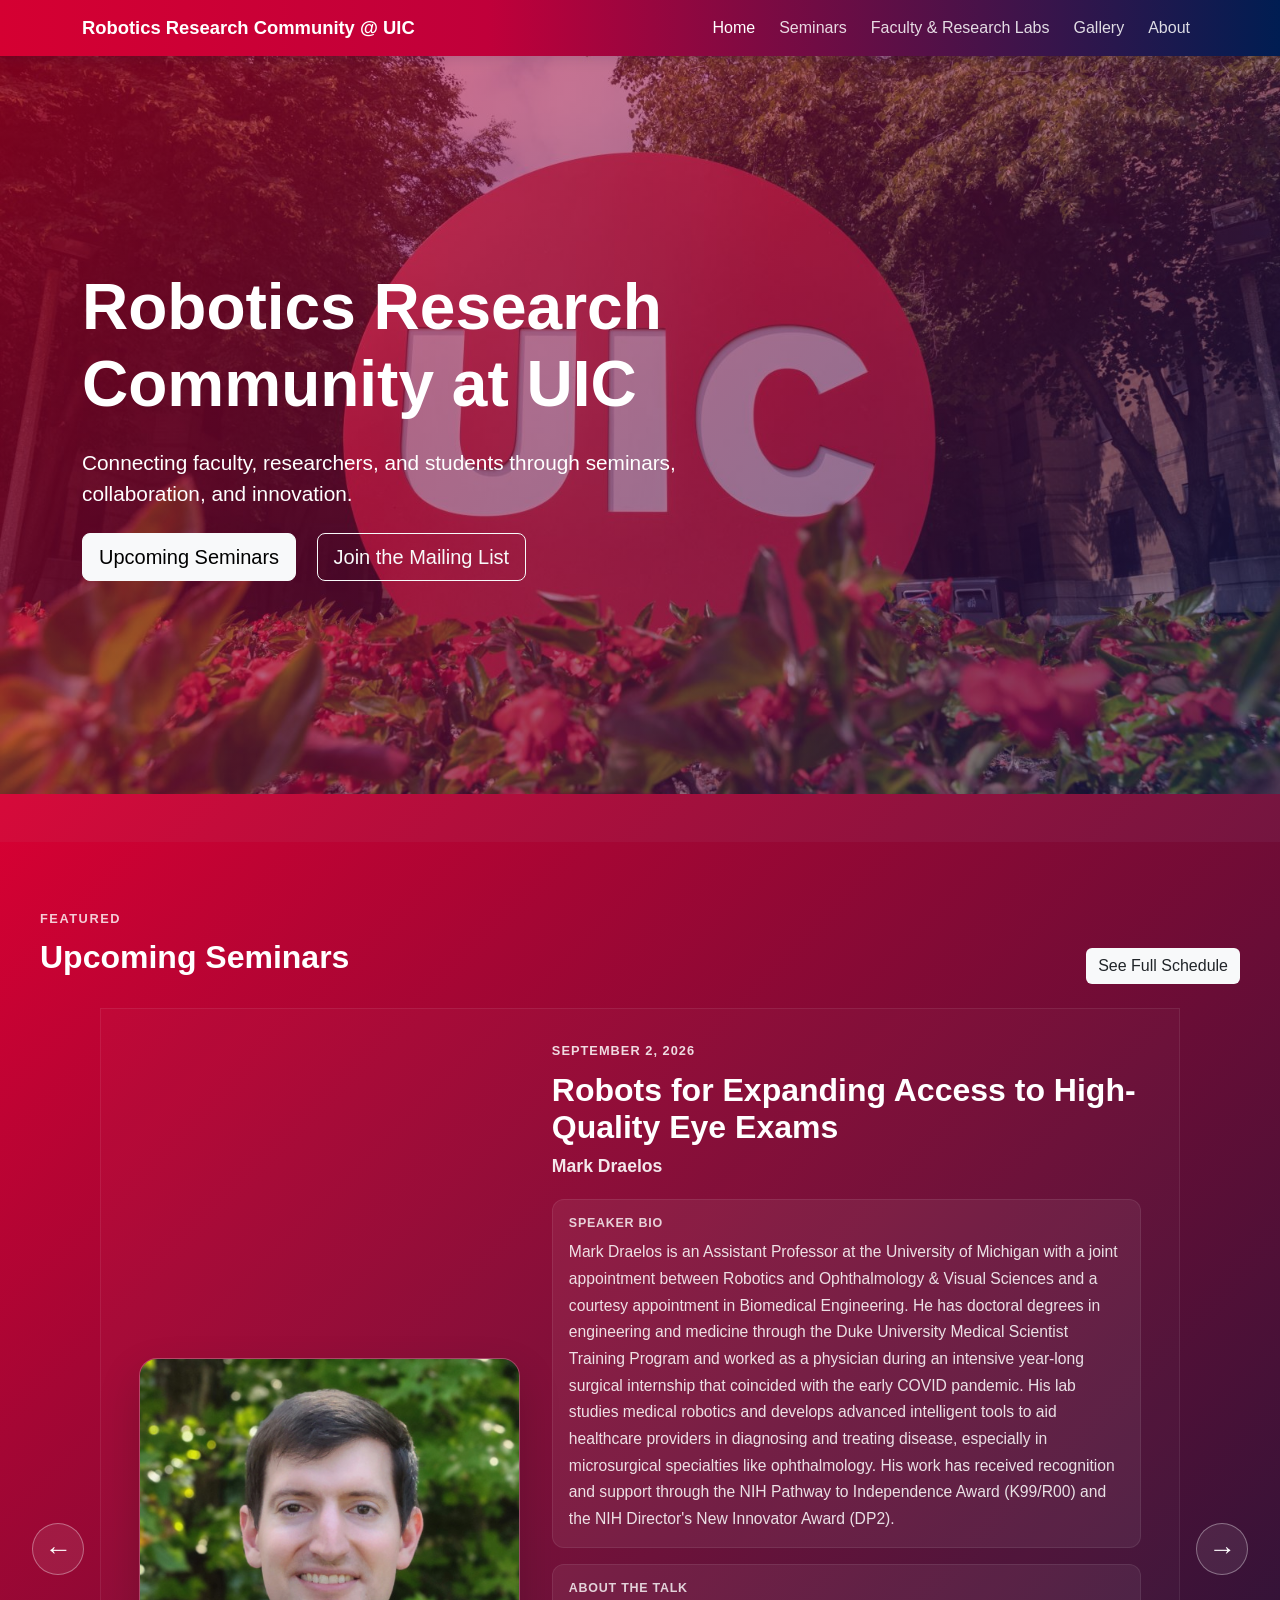
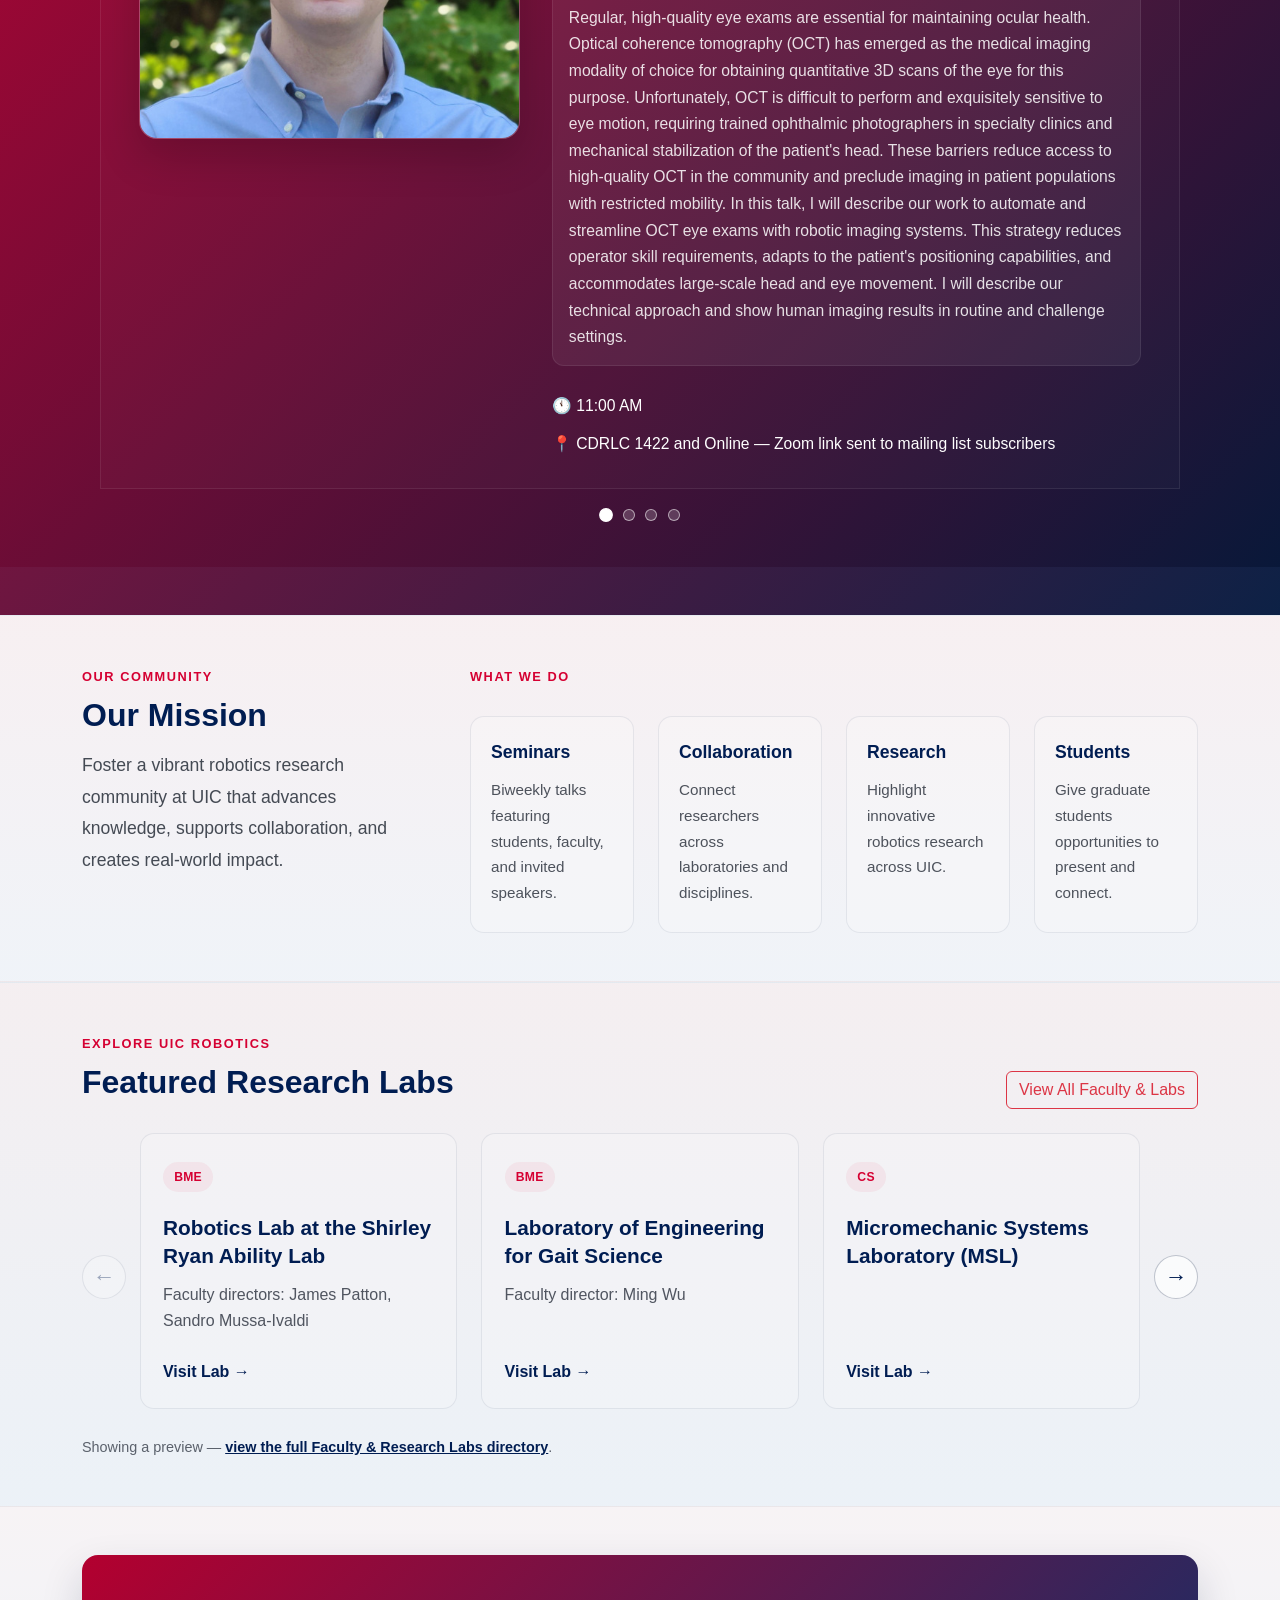
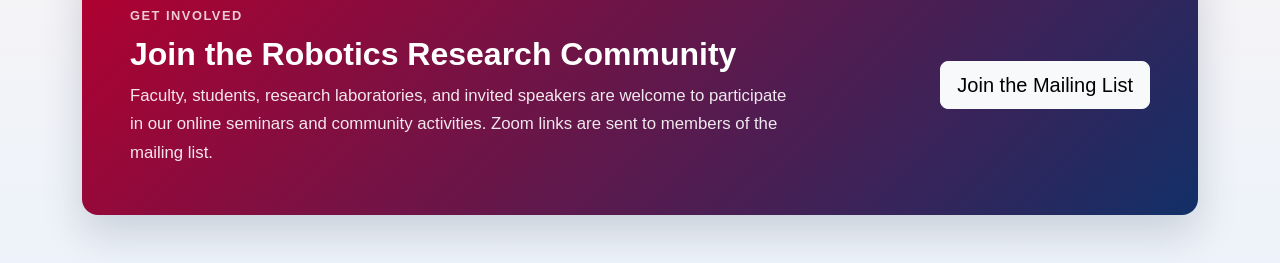
==== commit 3f6e726e: "Add Faculty & Research Labs directory and lab carousel - New faculty-labs.html: full directory of la" ====
--- a/index.html
+++ b/index.html
@@ -43,7 +43,7 @@
                     </li>
 
                     <li class="nav-item">
-                        <a class="nav-link" href="#labs">Research Labs</a>
+                        <a class="nav-link" href="faculty-labs.html">Faculty &amp; Research Labs</a>
                     </li>
 
                     <li class="nav-item">
@@ -194,59 +194,29 @@
                     <h2 class="fw-bold mt-2">Featured Research Labs</h2>
                 </div>
 
-                <a href="#" class="btn btn-outline-danger">
-                    View All Labs
+                <a href="faculty-labs.html" class="btn btn-outline-danger">
+                    View All Faculty &amp; Labs
                 </a>
             </div>
 
-            <div class="row g-4">
-
-                <div class="col-md-6 col-lg-4">
-                    <article class="lab-card">
-                        <h3>Adaptive Robotics Lab</h3>
-                        <p class="lab-lead">Faculty director: Yifan Zhu</p>
-
-                        <div class="lab-tags">
-                            <span>Adaptive Robotics</span>
-                            <span>Control</span>
-                            <span>Autonomy</span>
-                        </div>
-
-                        <a href="https://adaptive-robotics-lab.github.io/" target="_blank" rel="noopener noreferrer" class="lab-link">Visit Lab →</a>
-                    </article>
-                </div>
-
-                <div class="col-md-6 col-lg-4">
-                    <article class="lab-card">
-                        <h3>Resilient Ubiquitous Intelligence Computing (RUIC) Lab</h3>
-                        <p class="lab-lead">Faculty director: Arman Roohi</p>
-
-                        <div class="lab-tags">
-                            <span>Ubiquitous Computing</span>
-                            <span>Intelligence</span>
-                            <span>Resilience</span>
-                        </div>
-
-                        <a href="https://ruic.lab.uic.edu/" target="_blank" rel="noopener noreferrer" class="lab-link">Visit Lab →</a>
-                    </article>
-                </div>
-
-                <div class="col-md-6 col-lg-4">
-                    <article class="lab-card">
-                        <h3>Rehabilitation Robotics Laboratory</h3>
-                        <p class="lab-lead">Faculty director: Myunghee Kim</p>
-
-                        <div class="lab-tags">
-                            <span>Rehabilitation</span>
-                            <span>Assistive Robotics</span>
-                            <span>Human Factors</span>
-                        </div>
-
-                        <a href="https://rehab-robotics.lab.uic.edu/" target="_blank" rel="noopener noreferrer" class="lab-link">Visit Lab →</a>
-                    </article>
-                </div>
-
-            </div>
+            <div class="lab-carousel">
+                <button class="lab-carousel-btn lab-carousel-prev" type="button" aria-label="Scroll to previous labs">
+                    ←
+                </button>
+
+                <div class="lab-carousel-viewport">
+                    <div class="lab-carousel-track" id="lab-carousel-track"></div>
+                </div>
+
+                <button class="lab-carousel-btn lab-carousel-next" type="button" aria-label="Scroll to next labs">
+                    →
+                </button>
+            </div>
+
+            <p class="lab-carousel-footnote">
+                Showing a preview —
+                <a href="faculty-labs.html">view the full Faculty &amp; Research Labs directory</a>.
+            </p>
         </div>
     </section>
 
@@ -290,6 +260,7 @@
 
 <!-- Our JavaScript -->
 <script src="js/main.js"></script>
+<script src="js/labs-carousel.js"></script>
 
 </body>
 </html>
--- a/css/style.css
+++ b/css/style.css
@@ -49,7 +49,7 @@
             rgba(213, 0, 50, 0.58),
             rgba(0, 30, 98, 0.52)
         ),
-        url("../images/hero.png");
+        url("../images/uic_logo.JPG");
     background-size: cover;
     background-position: center;
     background-repeat: no-repeat;
@@ -463,6 +463,178 @@
     color: var(--uic-red);
 }
 
+.lab-card-link {
+    display: flex;
+    flex-direction: column;
+    text-decoration: none;
+    color: inherit;
+}
+
+.lab-card-link .lab-link {
+    margin-top: auto;
+    padding-top: 0.5rem;
+}
+
+/* Homepage Featured Research Labs carousel */
+.lab-carousel {
+    position: relative;
+    display: flex;
+    align-items: center;
+    gap: 0.85rem;
+}
+
+.lab-carousel-viewport {
+    flex: 1;
+    overflow-x: auto;
+    scroll-snap-type: x mandatory;
+    scrollbar-width: thin;
+    scrollbar-color: rgba(8, 29, 66, 0.28) transparent;
+    -webkit-overflow-scrolling: touch;
+    padding-bottom: 0.75rem;
+}
+
+.lab-carousel-track {
+    display: flex;
+    gap: 1.5rem;
+    align-items: stretch;
+}
+
+.lab-carousel-track .lab-card {
+    flex: 0 0 calc((100% - 3rem) / 3);
+    scroll-snap-align: start;
+    height: auto;
+}
+
+.lab-carousel-btn {
+    flex: 0 0 auto;
+    width: 44px;
+    height: 44px;
+    border: 1px solid rgba(8, 29, 66, 0.25);
+    border-radius: 50%;
+    background: rgba(255, 255, 255, 0.7);
+    color: var(--uic-navy);
+    font-size: 1.4rem;
+    line-height: 1;
+    cursor: pointer;
+    transition: transform 0.2s ease, background 0.2s ease, border-color 0.2s ease, opacity 0.2s ease;
+}
+
+.lab-carousel-btn:hover:not(:disabled) {
+    transform: translateY(-2px);
+    background: #fff;
+    border-color: var(--uic-red);
+    color: var(--uic-red);
+}
+
+.lab-carousel-btn:disabled {
+    opacity: 0.35;
+    cursor: default;
+}
+
+.lab-carousel-footnote {
+    margin-top: 1rem;
+    margin-bottom: 0;
+    font-size: 0.9rem;
+    color: rgba(29, 36, 48, 0.7);
+}
+
+.lab-carousel-footnote a,
+.lab-carousel-empty {
+    color: var(--uic-navy);
+    font-weight: 700;
+}
+
+@media (max-width: 992px) {
+    .lab-carousel-track .lab-card {
+        flex-basis: calc((100% - 1.5rem) / 2);
+    }
+}
+
+@media (max-width: 640px) {
+    .lab-carousel-track .lab-card {
+        flex-basis: 82%;
+    }
+}
+
+/* Faculty & Research Labs full directory page */
+.directory-page {
+    padding: 4.5rem 0 4rem;
+}
+
+.directory-intro {
+    max-width: 720px;
+    margin-top: 1rem;
+    color: rgba(29, 36, 48, 0.8);
+    line-height: 1.75;
+}
+
+.directory-intro a {
+    color: var(--uic-navy);
+    font-weight: 700;
+}
+
+.directory-section {
+    margin-top: 3rem;
+}
+
+.directory-section-title {
+    font-weight: 700;
+    color: var(--uic-red);
+    font-size: 1rem;
+    letter-spacing: 0.12em;
+    text-transform: uppercase;
+    padding-bottom: 0.6rem;
+    border-bottom: 2px solid rgba(213, 0, 50, 0.18);
+    margin-bottom: 1.75rem;
+}
+
+.directory-group {
+    margin-bottom: 2.5rem;
+}
+
+.directory-dept {
+    font-size: 1.15rem;
+    font-weight: 700;
+    color: var(--uic-navy);
+    margin-bottom: 1rem;
+}
+
+.directory-grid {
+    display: grid;
+    grid-template-columns: repeat(auto-fill, minmax(280px, 1fr));
+    gap: 1.25rem;
+}
+
+.faculty-list {
+    list-style: none;
+    padding: 0;
+    margin: 0;
+    display: grid;
+    grid-template-columns: repeat(auto-fill, minmax(240px, 1fr));
+    gap: 0.6rem 1.5rem;
+}
+
+.faculty-link {
+    display: inline-block;
+    padding: 0.5rem 0;
+    color: var(--uic-navy);
+    font-weight: 600;
+    text-decoration: none;
+    border-bottom: 1px solid transparent;
+}
+
+.faculty-link:hover {
+    color: var(--uic-red);
+    border-bottom-color: rgba(213, 0, 50, 0.4);
+}
+
+.empty-state {
+    padding: 1.5rem;
+    border-radius: 14px;
+    background: rgba(213, 0, 50, 0.05);
+    border: 1px solid rgba(213, 0, 50, 0.12);
+}
+
 .join-section {
     background: linear-gradient(180deg, #f7f3f5 0%, #edf3fa 100%);
 }
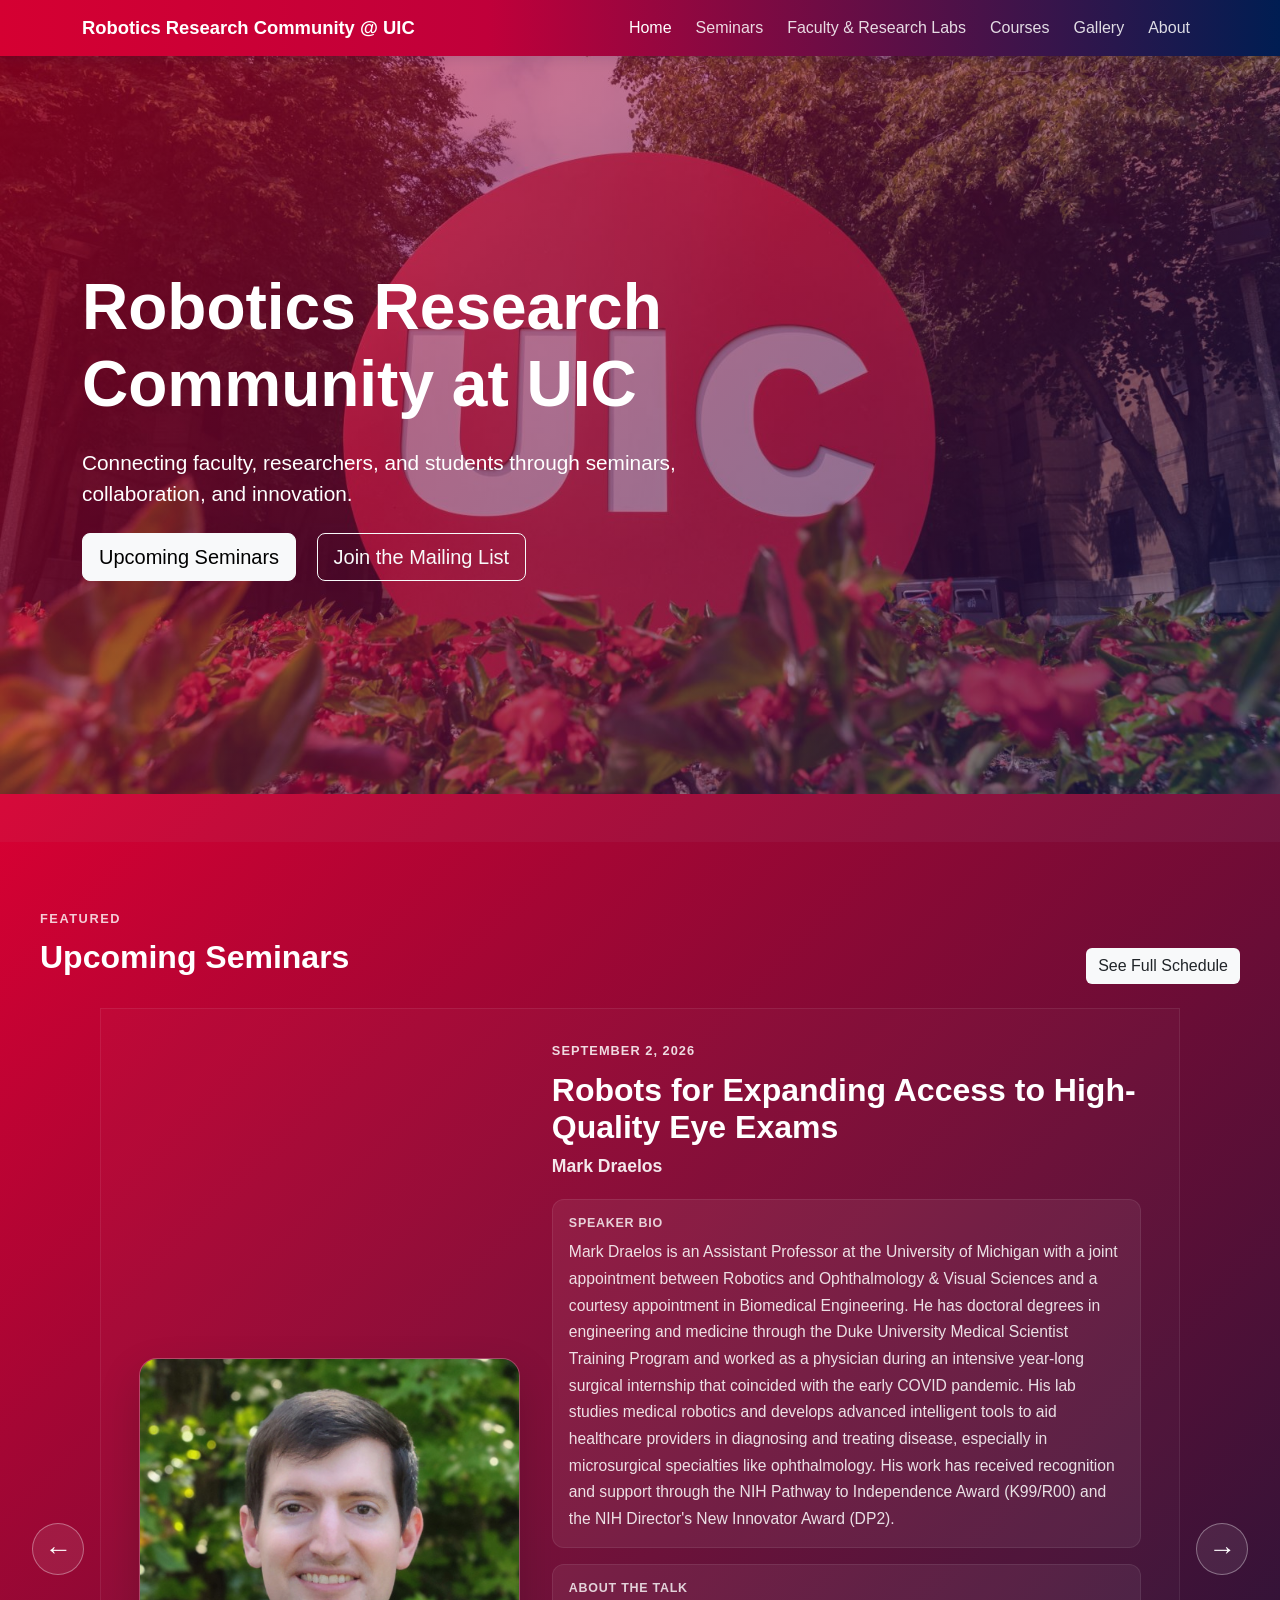
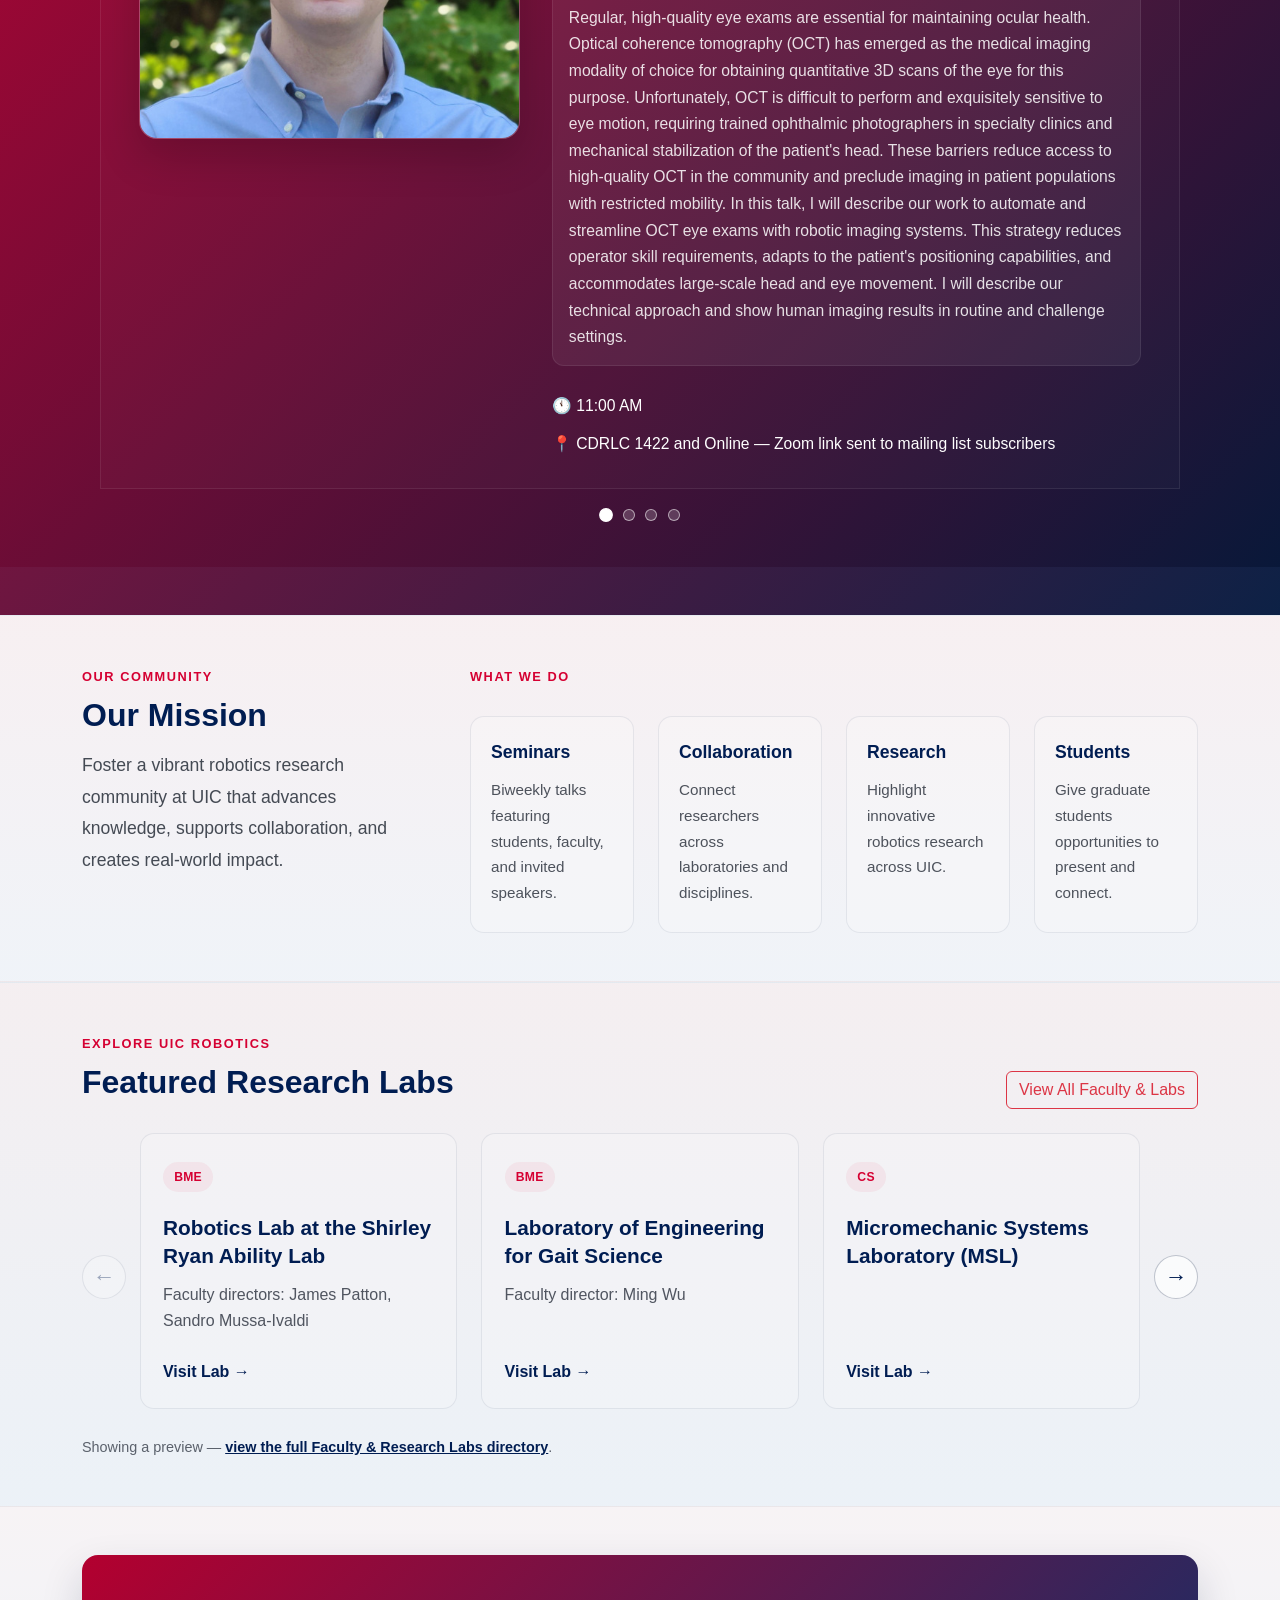
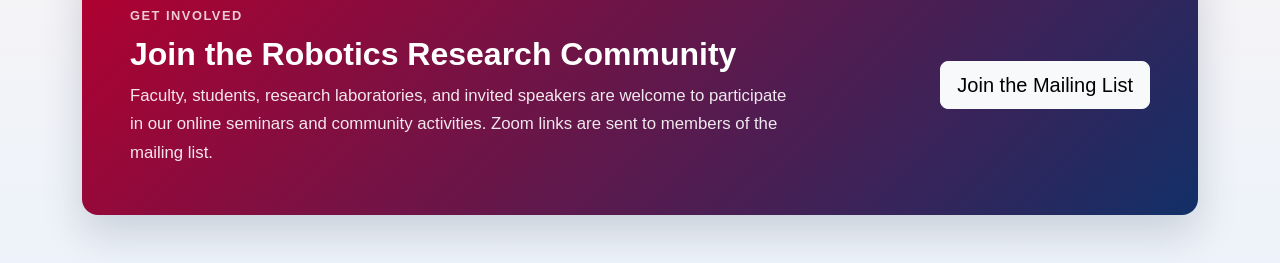
==== commit eee7ebae: "Add Robotics Courses page New courses.html: robotics-related courses across BME, CS, ECE and MIE, co" ====
--- a/index.html
+++ b/index.html
@@ -44,6 +44,10 @@
 
                     <li class="nav-item">
                         <a class="nav-link" href="faculty-labs.html">Faculty &amp; Research Labs</a>
+                    </li>
+
+                    <li class="nav-item">
+                        <a class="nav-link" href="courses.html">Courses</a>
                     </li>
 
                     <li class="nav-item">
--- a/css/style.css
+++ b/css/style.css
@@ -610,22 +610,60 @@
     padding: 0;
     margin: 0;
     display: grid;
-    grid-template-columns: repeat(auto-fill, minmax(240px, 1fr));
-    gap: 0.6rem 1.5rem;
-}
-
-.faculty-link {
-    display: inline-block;
-    padding: 0.5rem 0;
-    color: var(--uic-navy);
-    font-weight: 600;
+    grid-template-columns: repeat(auto-fill, minmax(150px, 1fr));
+    gap: 1.25rem;
+}
+
+.faculty-card {
+    display: flex;
+    flex-direction: column;
+    align-items: center;
+    text-align: center;
+    gap: 0.7rem;
+    padding: 1.1rem 0.9rem 1.25rem;
+    border: 1px solid rgba(8, 29, 66, 0.08);
+    border-radius: 14px;
+    background: rgba(255, 255, 255, 0.35);
     text-decoration: none;
-    border-bottom: 1px solid transparent;
-}
-
-.faculty-link:hover {
-    color: var(--uic-red);
-    border-bottom-color: rgba(213, 0, 50, 0.4);
+    color: var(--uic-navy);
+    transition: transform 0.2s ease, box-shadow 0.2s ease, border-color 0.2s ease;
+}
+
+.faculty-card:hover {
+    transform: translateY(-4px);
+    box-shadow: 0 14px 30px rgba(9, 24, 57, 0.1);
+    border-color: rgba(213, 0, 50, 0.2);
+}
+
+.faculty-photo {
+    width: 104px;
+    height: 104px;
+    border-radius: 50%;
+    object-fit: cover;
+    object-position: top center;
+    background: var(--uic-cloud);
+    border: 2px solid rgba(255, 255, 255, 0.9);
+    box-shadow: 0 6px 16px rgba(9, 24, 57, 0.12);
+}
+
+.faculty-photo-fallback {
+    display: flex;
+    align-items: center;
+    justify-content: center;
+    font-size: 1.6rem;
+    font-weight: 700;
+    color: var(--uic-red);
+    background: rgba(213, 0, 50, 0.08);
+}
+
+.faculty-name {
+    font-weight: 700;
+    font-size: 0.95rem;
+    line-height: 1.35;
+}
+
+.faculty-card:hover .faculty-name {
+    color: var(--uic-red);
 }
 
 .empty-state {
@@ -633,6 +671,123 @@
     border-radius: 14px;
     background: rgba(213, 0, 50, 0.05);
     border: 1px solid rgba(213, 0, 50, 0.12);
+}
+
+/* Courses page */
+.course-count {
+    margin-top: 0.75rem;
+    font-size: 0.85rem;
+    font-weight: 700;
+    letter-spacing: 0.04em;
+    text-transform: uppercase;
+    color: var(--uic-slate);
+}
+
+.course-grid {
+    display: grid;
+    grid-template-columns: repeat(auto-fill, minmax(300px, 1fr));
+    gap: 1.25rem;
+}
+
+.course-card {
+    display: flex;
+    flex-direction: column;
+    padding: 1.4rem 1.35rem 1.3rem;
+    border: 1px solid rgba(8, 29, 66, 0.08);
+    border-radius: 14px;
+    background: rgba(255, 255, 255, 0.35);
+    transition: transform 0.2s ease, box-shadow 0.2s ease, border-color 0.2s ease;
+}
+
+.course-card:hover {
+    transform: translateY(-4px);
+    box-shadow: 0 14px 30px rgba(9, 24, 57, 0.1);
+    border-color: rgba(213, 0, 50, 0.2);
+}
+
+.course-head {
+    display: flex;
+    align-items: baseline;
+    justify-content: space-between;
+    gap: 0.75rem;
+    margin-bottom: 0.35rem;
+}
+
+.course-code {
+    font-weight: 800;
+    color: var(--uic-red);
+    letter-spacing: 0.03em;
+}
+
+.course-hours {
+    font-size: 0.78rem;
+    font-weight: 700;
+    color: var(--uic-slate);
+    white-space: nowrap;
+}
+
+.course-title {
+    font-size: 1.08rem;
+    font-weight: 700;
+    line-height: 1.35;
+    color: var(--uic-navy);
+    margin-bottom: 0.7rem;
+}
+
+.course-meta {
+    display: flex;
+    flex-wrap: wrap;
+    align-items: center;
+    gap: 0.4rem 0.55rem;
+    margin-bottom: 0.85rem;
+}
+
+.course-badge {
+    padding: 0.24rem 0.55rem;
+    border-radius: 999px;
+    font-size: 0.68rem;
+    font-weight: 800;
+    letter-spacing: 0.04em;
+    text-transform: uppercase;
+    background: rgba(8, 29, 66, 0.08);
+    color: var(--uic-navy);
+}
+
+.course-badge-core {
+    background: rgba(213, 0, 50, 0.1);
+    color: var(--uic-red);
+}
+
+.course-level,
+.course-crosslist {
+    font-size: 0.76rem;
+    font-weight: 600;
+    color: var(--uic-slate);
+}
+
+.course-crosslist::before {
+    content: "·";
+    margin-right: 0.5rem;
+    color: rgba(86, 104, 127, 0.6);
+}
+
+.course-desc {
+    margin-bottom: 1rem;
+    color: rgba(29, 36, 48, 0.82);
+    font-size: 0.92rem;
+    line-height: 1.65;
+}
+
+.course-link {
+    margin-top: auto;
+    color: var(--uic-navy);
+    font-weight: 700;
+    font-size: 0.88rem;
+    text-decoration: none;
+}
+
+.course-link:hover {
+    color: var(--uic-red);
 }
 
 .join-section {
